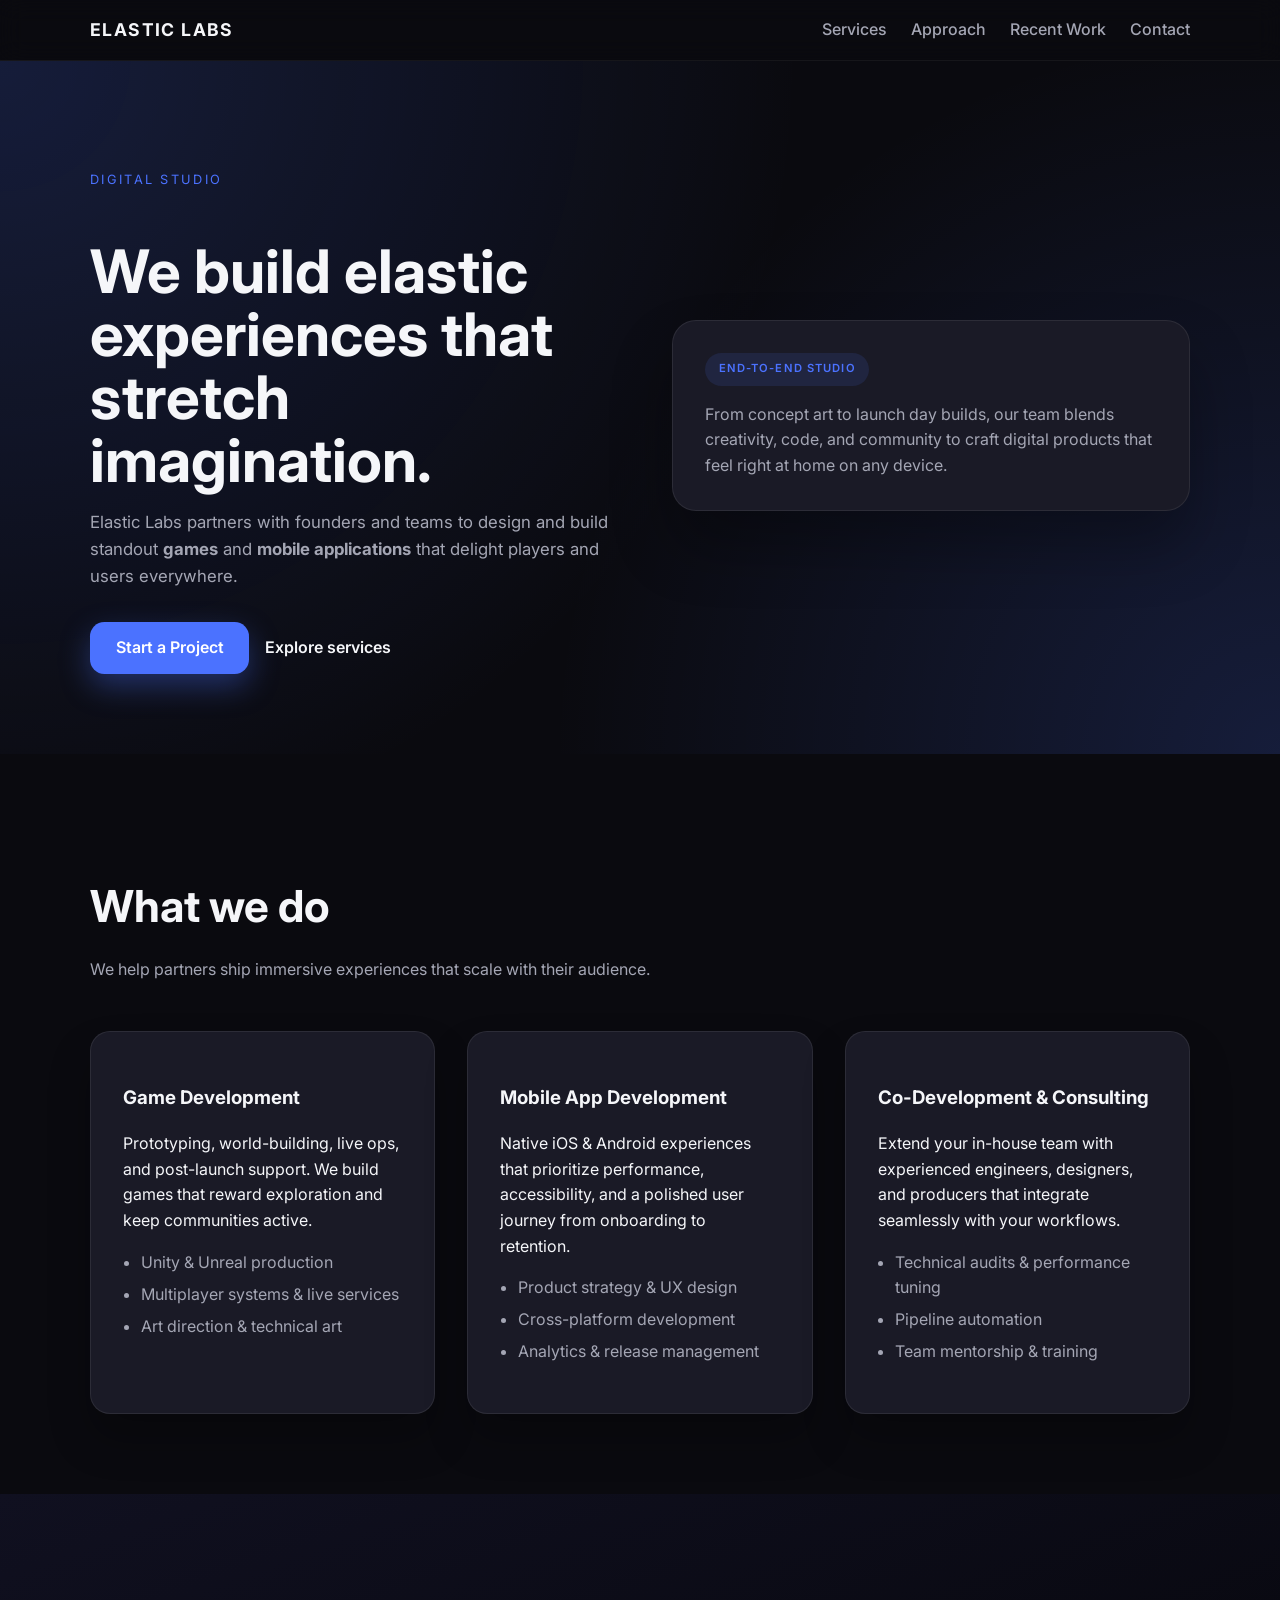
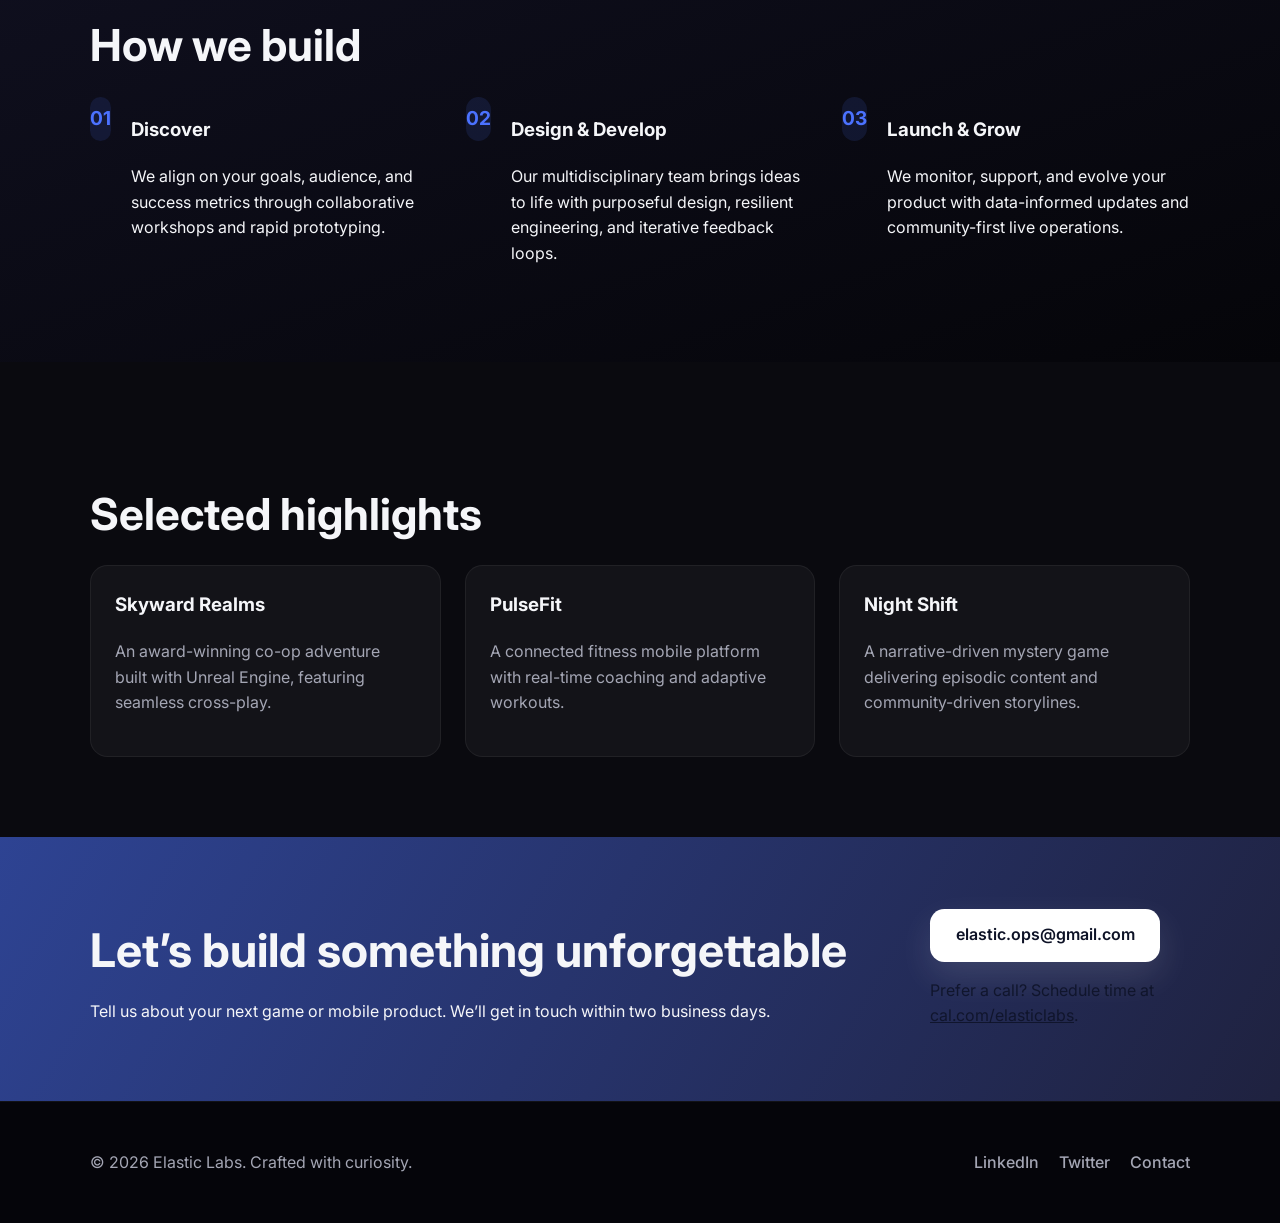
==== index.html @ fb302800 "Update contact email" ====
<!DOCTYPE html>
<html lang="en">
<head>
  <meta charset="UTF-8" />
  <meta name="viewport" content="width=device-width, initial-scale=1.0" />
  <title>Elastic Labs | Game & Mobile App Development Studio</title>
  <meta name="description" content="Elastic Labs is a creative studio crafting captivating games and mobile apps for visionary founders and forward-thinking brands." />
  <link rel="preconnect" href="https://fonts.googleapis.com" />
  <link rel="preconnect" href="https://fonts.gstatic.com" crossorigin />
  <link href="https://fonts.googleapis.com/css2?family=Inter:wght@400;500;600;700&display=swap" rel="stylesheet" />
  <link rel="stylesheet" href="styles.css" />
</head>
<body>
  <header class="site-header">
    <div class="container">
      <a class="logo" href="#top">Elastic Labs</a>
      <nav class="nav" aria-label="Main navigation">
        <button class="nav__toggle" type="button" aria-expanded="false" aria-controls="nav-menu">
          <span class="sr-only">Toggle navigation</span>
          <span class="nav__line"></span>
          <span class="nav__line"></span>
          <span class="nav__line"></span>
        </button>
        <ul class="nav__menu" id="nav-menu">
          <li><a href="#services">Services</a></li>
          <li><a href="#approach">Approach</a></li>
          <li><a href="#work">Recent Work</a></li>
          <li><a href="#contact">Contact</a></li>
        </ul>
      </nav>
    </div>
  </header>

  <main id="top">
    <section class="hero">
      <div class="container hero__content">
        <div class="hero__text">
          <p class="eyebrow">Digital Studio</p>
          <h1>We build elastic experiences that stretch imagination.</h1>
          <p class="lead">
            Elastic Labs partners with founders and teams to design and build standout
            <strong>games</strong> and <strong>mobile applications</strong> that delight players and users everywhere.
          </p>
          <div class="hero__actions">
            <a class="button" href="#contact">Start a Project</a>
            <a class="link" href="#services">Explore services</a>
          </div>
        </div>
        <div class="hero__card" role="presentation">
          <div class="hero__badge">End-to-end Studio</div>
          <p class="hero__quote">
            From concept art to launch day builds, our team blends creativity, code, and community
            to craft digital products that feel right at home on any device.
          </p>
        </div>
      </div>
    </section>

    <section class="section" id="services">
      <div class="container">
        <h2>What we do</h2>
        <p class="section__lead">
          We help partners ship immersive experiences that scale with their audience.
        </p>
        <div class="grid">
          <article class="card">
            <h3>Game Development</h3>
            <p>
              Prototyping, world-building, live ops, and post-launch support. We build games that
              reward exploration and keep communities active.
            </p>
            <ul>
              <li>Unity &amp; Unreal production</li>
              <li>Multiplayer systems &amp; live services</li>
              <li>Art direction &amp; technical art</li>
            </ul>
          </article>
          <article class="card">
            <h3>Mobile App Development</h3>
            <p>
              Native iOS &amp; Android experiences that prioritize performance, accessibility, and a
              polished user journey from onboarding to retention.
            </p>
            <ul>
              <li>Product strategy &amp; UX design</li>
              <li>Cross-platform development</li>
              <li>Analytics &amp; release management</li>
            </ul>
          </article>
          <article class="card">
            <h3>Co-Development &amp; Consulting</h3>
            <p>
              Extend your in-house team with experienced engineers, designers, and producers that
              integrate seamlessly with your workflows.
            </p>
            <ul>
              <li>Technical audits &amp; performance tuning</li>
              <li>Pipeline automation</li>
              <li>Team mentorship &amp; training</li>
            </ul>
          </article>
        </div>
      </div>
    </section>

    <section class="section section--dark" id="approach">
      <div class="container">
        <h2>How we build</h2>
        <div class="steps">
          <div class="step">
            <span class="step__number">01</span>
            <div>
              <h3>Discover</h3>
              <p>We align on your goals, audience, and success metrics through collaborative workshops and rapid prototyping.</p>
            </div>
          </div>
          <div class="step">
            <span class="step__number">02</span>
            <div>
              <h3>Design &amp; Develop</h3>
              <p>Our multidisciplinary team brings ideas to life with purposeful design, resilient engineering, and iterative feedback loops.</p>
            </div>
          </div>
          <div class="step">
            <span class="step__number">03</span>
            <div>
              <h3>Launch &amp; Grow</h3>
              <p>We monitor, support, and evolve your product with data-informed updates and community-first live operations.</p>
            </div>
          </div>
        </div>
      </div>
    </section>

    <section class="section" id="work">
      <div class="container">
        <h2>Selected highlights</h2>
        <div class="highlights">
          <article>
            <h3>Skyward Realms</h3>
            <p>An award-winning co-op adventure built with Unreal Engine, featuring seamless cross-play.</p>
          </article>
          <article>
            <h3>PulseFit</h3>
            <p>A connected fitness mobile platform with real-time coaching and adaptive workouts.</p>
          </article>
          <article>
            <h3>Night Shift</h3>
            <p>A narrative-driven mystery game delivering episodic content and community-driven storylines.</p>
          </article>
        </div>
      </div>
    </section>

    <section class="cta" id="contact">
      <div class="container cta__content">
        <div>
          <h2>Let’s build something unforgettable</h2>
          <p>Tell us about your next game or mobile product. We’ll get in touch within two business days.</p>
        </div>
        <div class="cta__actions">
          <a class="button button--light" href="mailto:elastic.ops@gmail.com">elastic.ops@gmail.com</a>
          <p class="cta__note">Prefer a call? Schedule time at <a href="https://cal.com" target="_blank" rel="noopener">cal.com/elasticlabs</a>.</p>
        </div>
      </div>
    </section>
  </main>

  <footer class="site-footer">
    <div class="container footer__content">
      <p>&copy; <span id="year"></span> Elastic Labs. Crafted with curiosity.</p>
      <div class="footer__links">
        <a href="https://www.linkedin.com" target="_blank" rel="noopener">LinkedIn</a>
        <a href="https://www.twitter.com" target="_blank" rel="noopener">Twitter</a>
        <a href="mailto:elastic.ops@gmail.com">Contact</a>
      </div>
    </div>
  </footer>

  <script src="script.js"></script>
</body>
</html>
---- styles.css ----
:root {
  --color-background: #0a0a0f;
  --color-surface: #12121a;
  --color-accent: #4b72ff;
  --color-accent-soft: rgba(75, 114, 255, 0.12);
  --color-text: #f5f6f9;
  --color-muted: #a4a6b4;
  --color-card: #1a1a26;
  --color-card-border: rgba(255, 255, 255, 0.08);
  --font-family: 'Inter', system-ui, -apple-system, BlinkMacSystemFont, 'Segoe UI', sans-serif;
  --max-width: 1100px;
  --transition: all 0.2s ease-in-out;
}

* {
  box-sizing: border-box;
}

body {
  margin: 0;
  font-family: var(--font-family);
  background: var(--color-background);
  color: var(--color-text);
  line-height: 1.6;
  -webkit-font-smoothing: antialiased;
  text-rendering: optimizeLegibility;
}

a {
  color: inherit;
}

img {
  max-width: 100%;
  display: block;
}

.container {
  width: min(92%, var(--max-width));
  margin: 0 auto;
}

.site-header {
  position: sticky;
  top: 0;
  z-index: 999;
  background: rgba(10, 10, 15, 0.8);
  backdrop-filter: blur(12px);
  border-bottom: 1px solid rgba(255, 255, 255, 0.05);
}

.site-header .container {
  display: flex;
  justify-content: space-between;
  align-items: center;
  padding: 1rem 0;
}

.logo {
  font-weight: 700;
  font-size: 1.1rem;
  letter-spacing: 0.08em;
  text-transform: uppercase;
  text-decoration: none;
}

.nav {
  position: relative;
}

.nav__toggle {
  display: none;
  flex-direction: column;
  justify-content: center;
  gap: 0.3rem;
  width: 2.75rem;
  height: 2.75rem;
  border-radius: 0.75rem;
  border: 1px solid rgba(255, 255, 255, 0.1);
  background: rgba(26, 26, 38, 0.9);
  cursor: pointer;
  transition: var(--transition);
}

.nav__toggle:hover {
  background: rgba(26, 26, 38, 1);
}

.nav__line {
  width: 1.5rem;
  height: 2px;
  background: var(--color-text);
  margin: 0 auto;
  display: block;
}

.nav__menu {
  display: flex;
  gap: 1.5rem;
  list-style: none;
  margin: 0;
  padding: 0;
}

.nav__menu a {
  text-decoration: none;
  color: var(--color-muted);
  font-weight: 500;
  transition: var(--transition);
}

.nav__menu a:hover,
.nav__menu a:focus {
  color: var(--color-text);
}

.hero {
  padding: 6rem 0 5rem;
  background: radial-gradient(circle at top left, rgba(75, 114, 255, 0.18), transparent 55%),
    radial-gradient(circle at bottom right, rgba(75, 114, 255, 0.18), transparent 50%);
}

.hero__content {
  display: grid;
  grid-template-columns: repeat(2, minmax(0, 1fr));
  gap: 4rem;
  align-items: center;
}

.hero__text h1 {
  font-size: clamp(2.5rem, 5vw, 3.75rem);
  line-height: 1.05;
  margin-bottom: 1rem;
}

.eyebrow {
  letter-spacing: 0.18em;
  text-transform: uppercase;
  font-size: 0.8rem;
  color: var(--color-accent);
}

.lead {
  color: var(--color-muted);
  font-size: 1.05rem;
}

.hero__actions {
  display: flex;
  gap: 1rem;
  margin-top: 2rem;
  align-items: center;
}

.button {
  display: inline-flex;
  align-items: center;
  justify-content: center;
  padding: 0.85rem 1.6rem;
  border-radius: 0.9rem;
  background: var(--color-accent);
  color: #fff;
  text-decoration: none;
  font-weight: 600;
  transition: var(--transition);
  box-shadow: 0 12px 30px rgba(75, 114, 255, 0.35);
}

.button:hover,
.button:focus {
  transform: translateY(-1px);
  box-shadow: 0 16px 32px rgba(75, 114, 255, 0.45);
}

.button--light {
  background: #fff;
  color: #0d1226;
  box-shadow: 0 14px 35px rgba(255, 255, 255, 0.12);
}

.link {
  color: var(--color-text);
  text-decoration: none;
  font-weight: 600;
  position: relative;
}

.link::after {
  content: '';
  position: absolute;
  bottom: -0.25rem;
  left: 0;
  width: 100%;
  height: 2px;
  background: var(--color-accent);
  transform: scaleX(0);
  transform-origin: left;
  transition: transform 0.2s ease;
}

.link:hover::after,
.link:focus::after {
  transform: scaleX(1);
}

.hero__card {
  background: var(--color-card);
  border: 1px solid var(--color-card-border);
  padding: 2rem;
  border-radius: 1.5rem;
  box-shadow: 0 35px 60px rgba(0, 0, 0, 0.3);
}

.hero__badge {
  display: inline-block;
  background: var(--color-accent-soft);
  color: var(--color-accent);
  font-weight: 600;
  padding: 0.45rem 0.85rem;
  border-radius: 999px;
  margin-bottom: 1rem;
  text-transform: uppercase;
  font-size: 0.7rem;
  letter-spacing: 0.1em;
}

.hero__quote {
  color: var(--color-muted);
  margin: 0;
  font-size: 1rem;
}

.section {
  padding: 5rem 0;
}

.section--dark {
  background: linear-gradient(160deg, #101020 0%, #050509 100%);
}

.section h2 {
  font-size: clamp(2rem, 4vw, 2.75rem);
  margin-bottom: 1rem;
}

.section__lead {
  color: var(--color-muted);
  margin-bottom: 3rem;
  max-width: 640px;
}

.grid {
  display: grid;
  gap: 2rem;
  grid-template-columns: repeat(auto-fit, minmax(240px, 1fr));
}

.card {
  background: var(--color-card);
  padding: 2rem;
  border-radius: 1.25rem;
  border: 1px solid var(--color-card-border);
  box-shadow: 0 25px 40px rgba(0, 0, 0, 0.25);
}

.card ul {
  color: var(--color-muted);
  padding-left: 1.1rem;
}

.card li + li {
  margin-top: 0.4rem;
}

.steps {
  display: grid;
  gap: 1.75rem;
  grid-template-columns: repeat(auto-fit, minmax(220px, 1fr));
}

.step {
  display: flex;
  gap: 1.25rem;
  align-items: flex-start;
}

.step__number {
  font-size: 1.2rem;
  font-weight: 700;
  color: var(--color-accent);
  background: rgba(75, 114, 255, 0.12);
  border-radius: 999px;
  width: 2.75rem;
  height: 2.75rem;
  display: grid;
  place-items: center;
}

.highlights {
  display: grid;
  gap: 1.5rem;
  grid-template-columns: repeat(auto-fit, minmax(220px, 1fr));
}

.highlights article {
  padding: 1.5rem;
  border-radius: 1.1rem;
  background: rgba(255, 255, 255, 0.04);
  border: 1px solid rgba(255, 255, 255, 0.06);
}

.highlights h3 {
  margin-top: 0;
}

.highlights p {
  color: var(--color-muted);
}

.cta {
  padding: 4.5rem 0;
  background: linear-gradient(120deg, rgba(75, 114, 255, 0.55), rgba(32, 35, 66, 0.95));
}

.cta__content {
  display: flex;
  justify-content: space-between;
  gap: 2rem;
  align-items: center;
  flex-wrap: wrap;
}

.cta__content h2 {
  margin-top: 0;
  margin-bottom: 0.75rem;
  font-size: clamp(2.1rem, 4vw, 2.9rem);
}

.cta__content p {
  margin: 0;
}

.cta__actions {
  display: flex;
  flex-direction: column;
  gap: 1rem;
  align-items: flex-start;
}

.cta__note {
  max-width: 260px;
  color: rgba(13, 18, 38, 0.85);
}

.site-footer {
  padding: 2rem 0;
  background: #05050a;
  border-top: 1px solid rgba(255, 255, 255, 0.05);
}

.footer__content {
  display: flex;
  justify-content: space-between;
  flex-wrap: wrap;
  gap: 1.5rem;
  align-items: center;
  color: var(--color-muted);
}

.footer__links {
  display: flex;
  gap: 1.25rem;
}

.footer__links a {
  text-decoration: none;
  color: var(--color-muted);
  font-weight: 500;
  transition: var(--transition);
}

.footer__links a:hover,
.footer__links a:focus {
  color: var(--color-text);
}

.sr-only {
  border: 0;
  clip: rect(0, 0, 0, 0);
  height: 1px;
  margin: -1px;
  overflow: hidden;
  padding: 0;
  position: absolute;
  width: 1px;
}

@media (max-width: 900px) {
  .hero__content {
    grid-template-columns: 1fr;
  }

  .hero__card {
    order: -1;
  }
}

@media (max-width: 768px) {
  .nav__toggle {
    display: flex;
  }

  .nav__menu {
    position: absolute;
    top: calc(100% + 0.75rem);
    right: 0;
    background: var(--color-card);
    border-radius: 1rem;
    padding: 1.25rem;
    border: 1px solid var(--color-card-border);
    box-shadow: 0 18px 45px rgba(0, 0, 0, 0.35);
    flex-direction: column;
    gap: 1rem;
    min-width: 220px;
    opacity: 0;
    pointer-events: none;
    transform: translateY(-10px);
    transition: var(--transition);
  }

  .nav__menu[aria-hidden='false'] {
    opacity: 1;
    pointer-events: auto;
    transform: translateY(0);
  }

  .hero {
    padding-top: 5rem;
  }

  .hero__actions {
    flex-direction: column;
    align-items: flex-start;
  }
}

@media (max-width: 600px) {
  .section,
  .hero {
    padding: 4rem 0;
  }

  .hero__card,
  .card,
  .highlights article {
    padding: 1.6rem;
  }

  .cta__content {
    align-items: flex-start;
  }

  .footer__content {
    flex-direction: column;
    align-items: flex-start;
  }
}
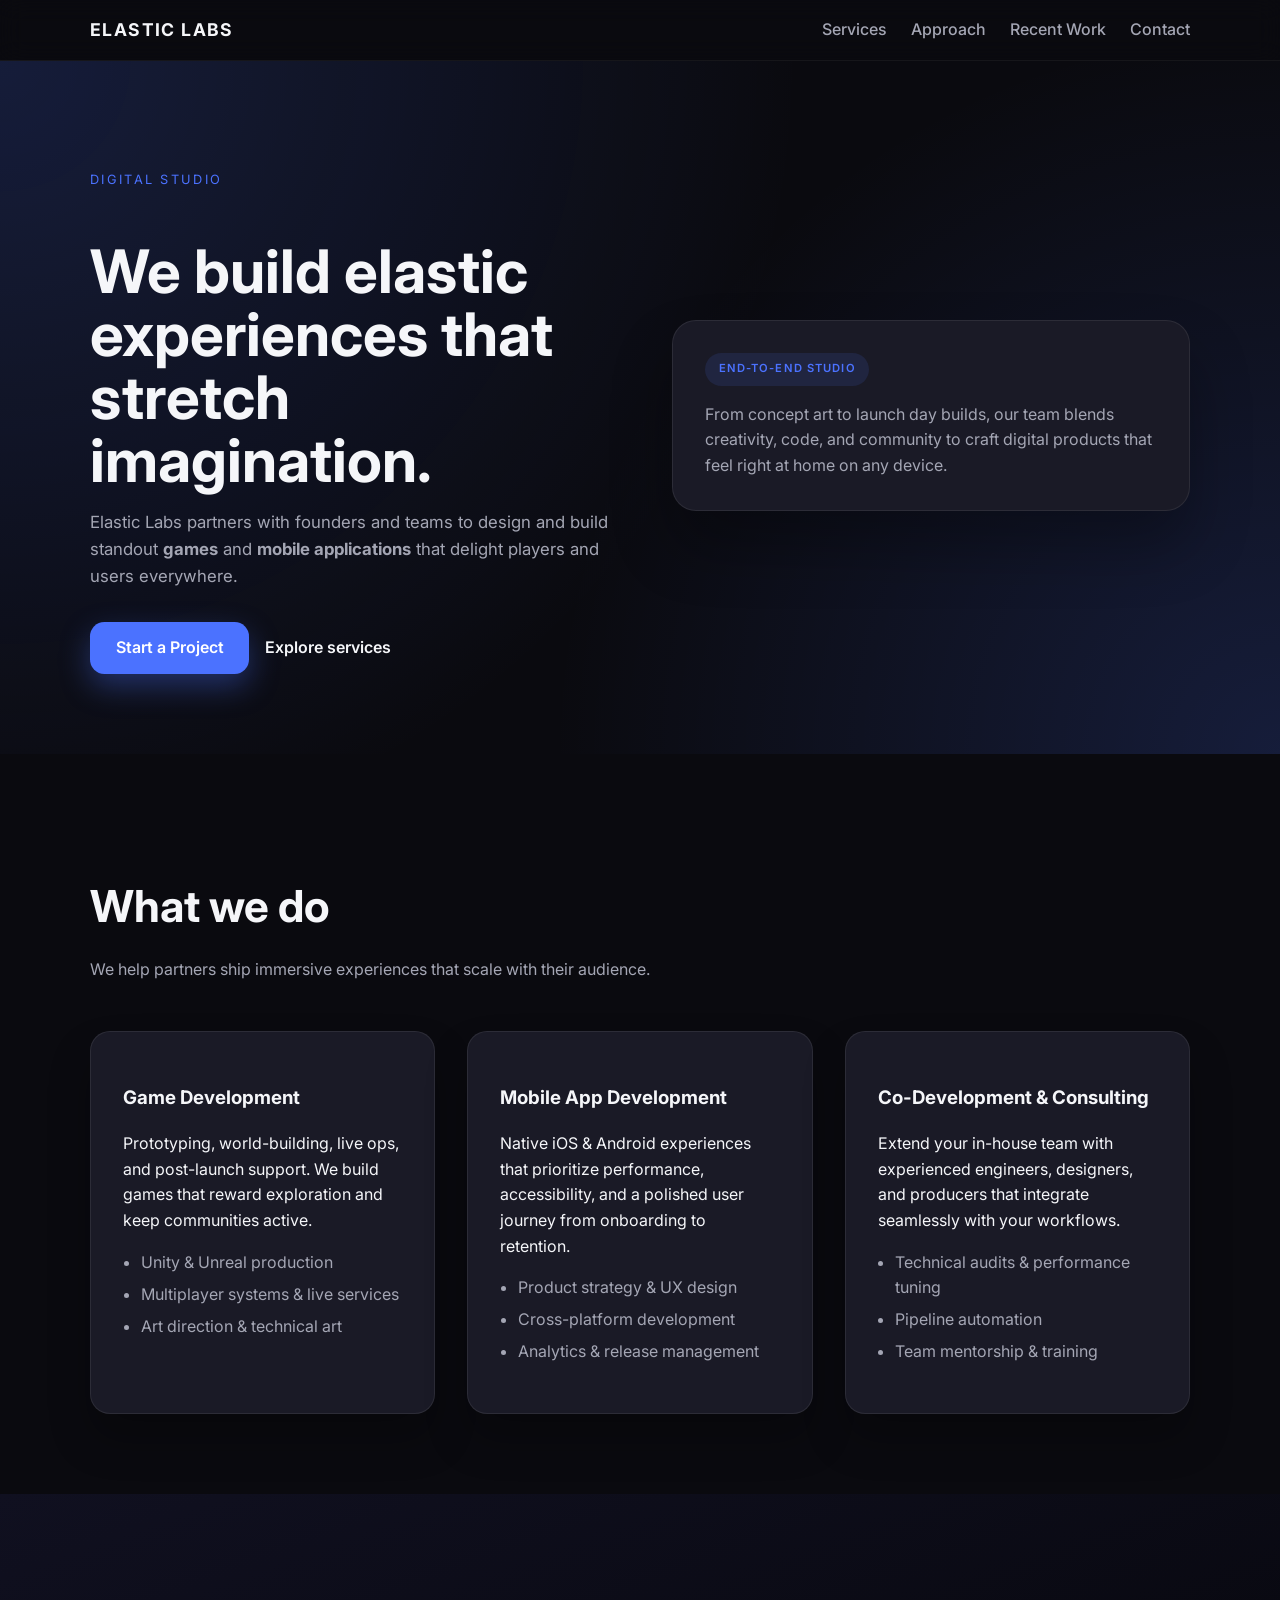
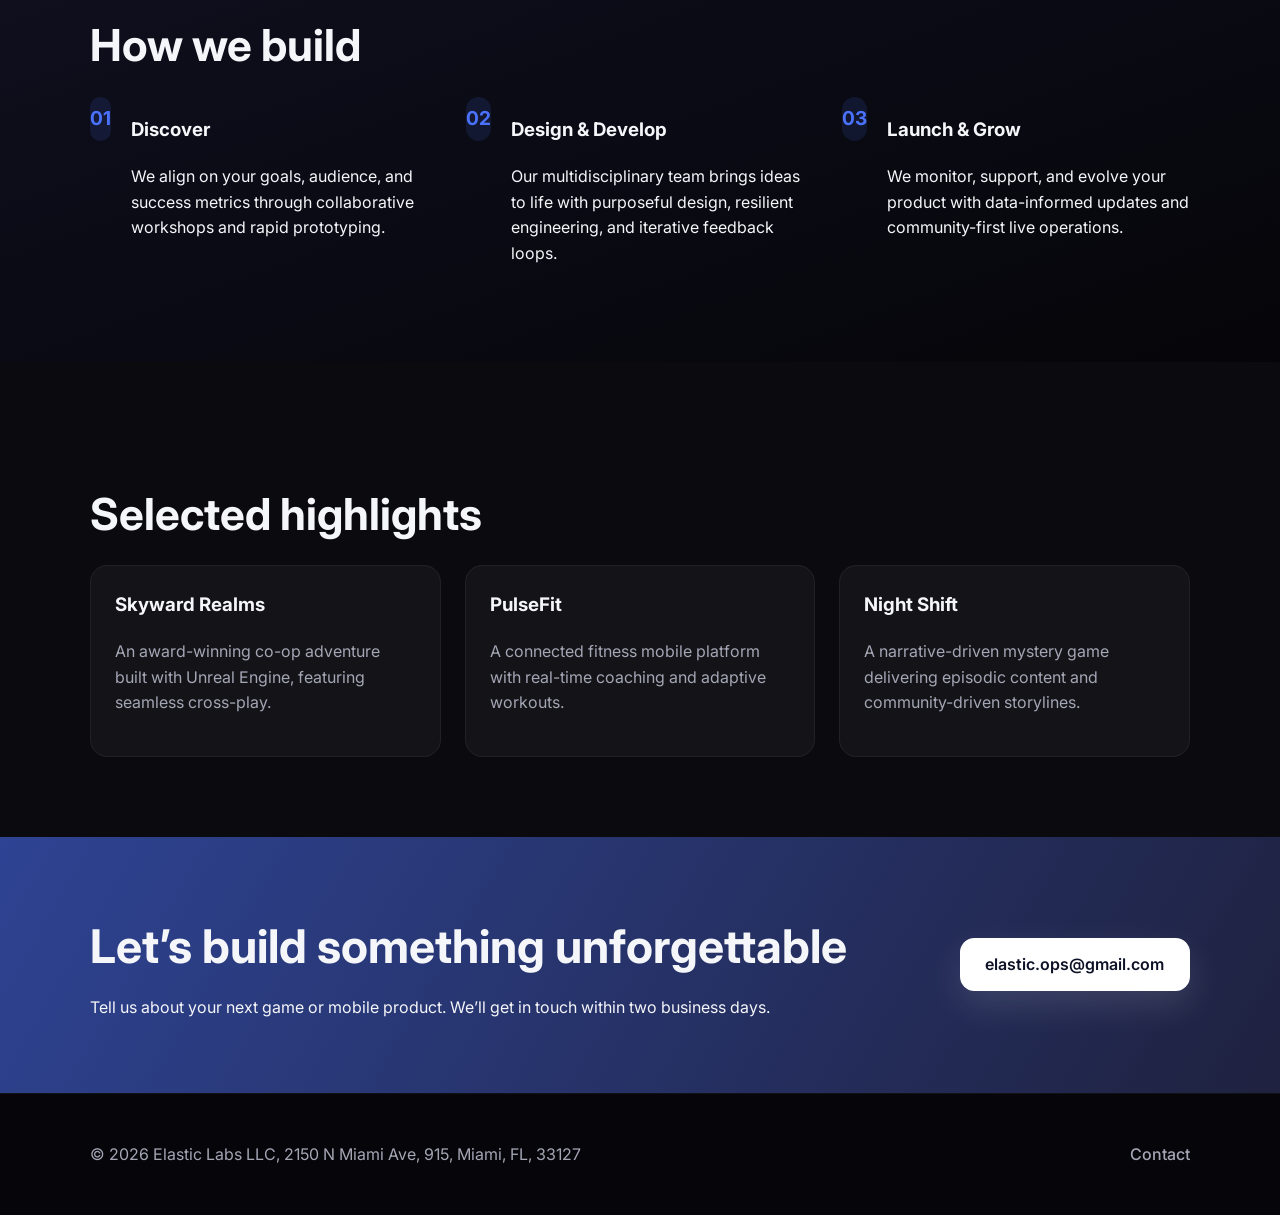
==== commit 12c7bb7d: "Remove unused meeting link and external socials" ====
--- a/index.html
+++ b/index.html
@@ -160,7 +160,6 @@
         </div>
         <div class="cta__actions">
           <a class="button button--light" href="mailto:elastic.ops@gmail.com">elastic.ops@gmail.com</a>
-          <p class="cta__note">Prefer a call? Schedule time at <a href="https://cal.com" target="_blank" rel="noopener">cal.com/elasticlabs</a>.</p>
         </div>
       </div>
     </section>
@@ -168,10 +167,8 @@
 
   <footer class="site-footer">
     <div class="container footer__content">
-      <p>&copy; <span id="year"></span> Elastic Labs. Crafted with curiosity.</p>
+      <p>&copy; <span id="year"></span> Elastic  Labs LLC, 2150 N Miami Ave, 915, Miami, FL, 33127</p>
       <div class="footer__links">
-        <a href="https://www.linkedin.com" target="_blank" rel="noopener">LinkedIn</a>
-        <a href="https://www.twitter.com" target="_blank" rel="noopener">Twitter</a>
         <a href="mailto:elastic.ops@gmail.com">Contact</a>
       </div>
     </div>
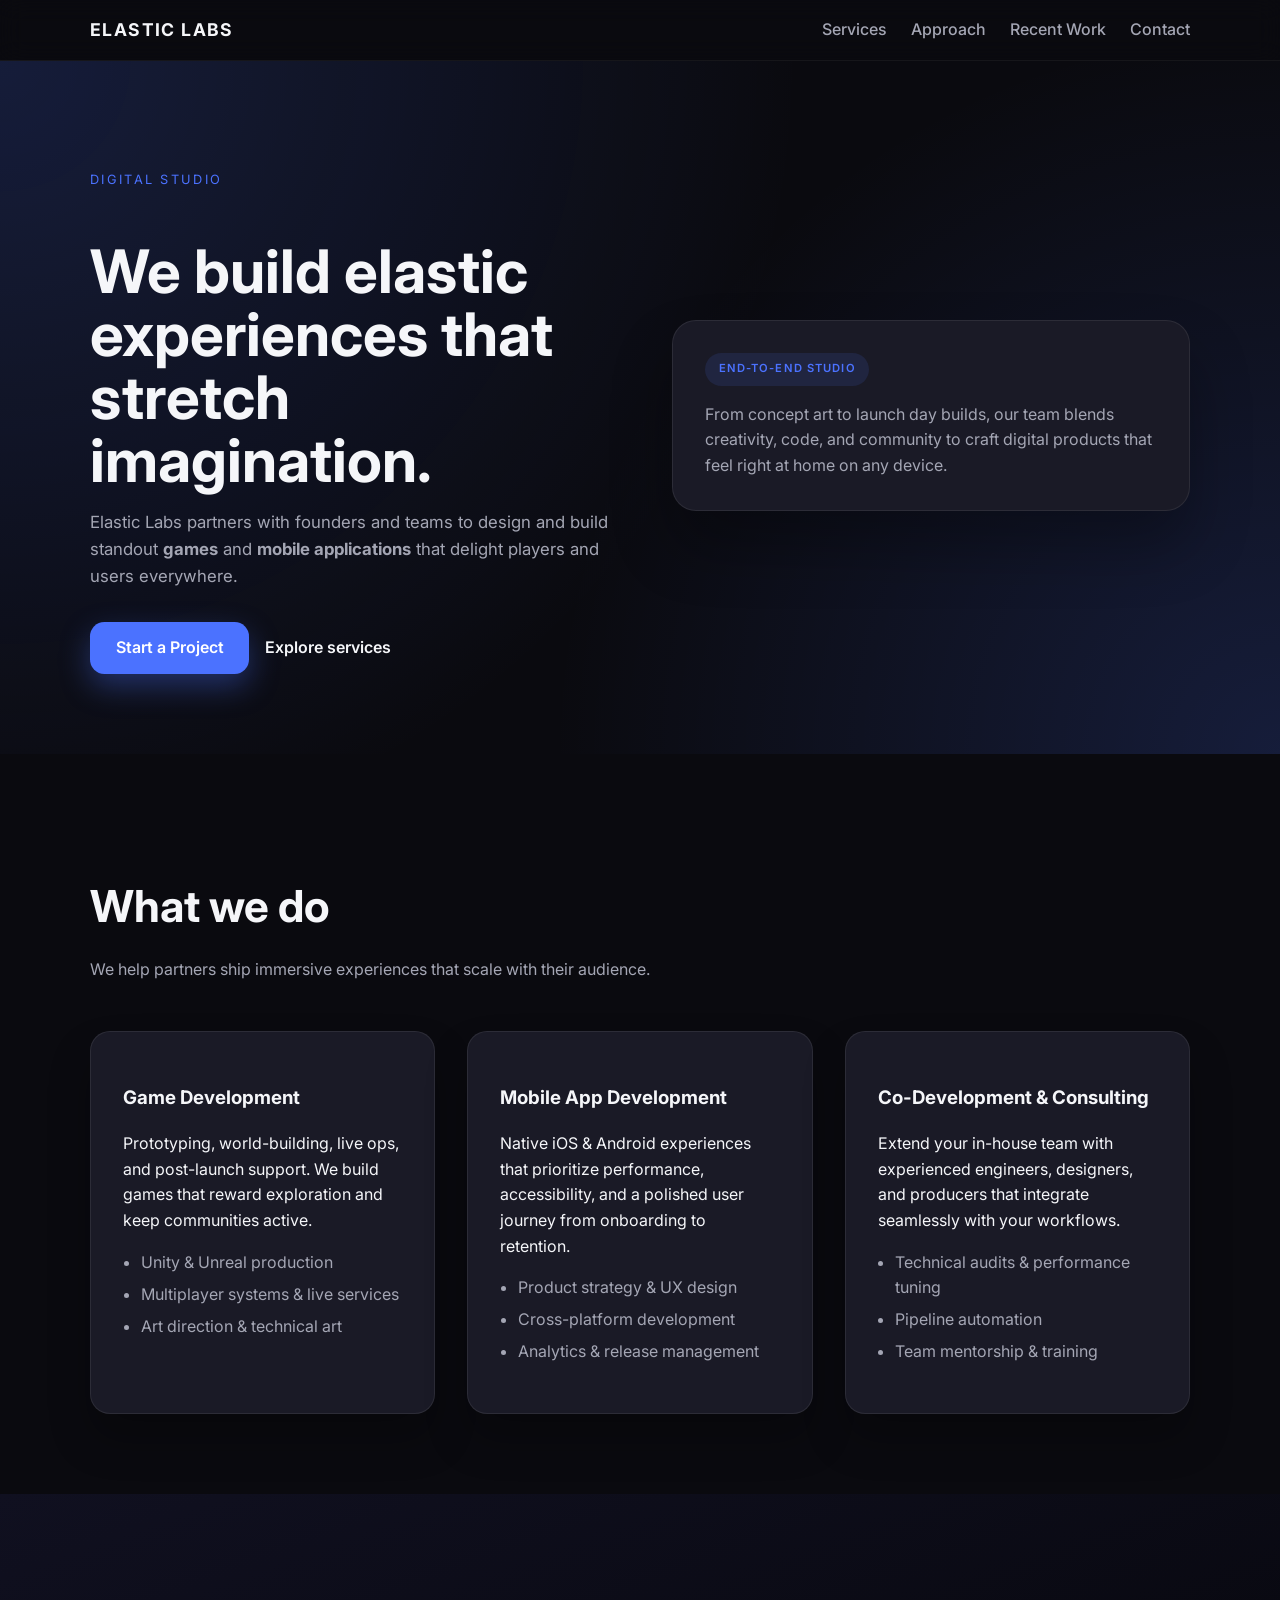
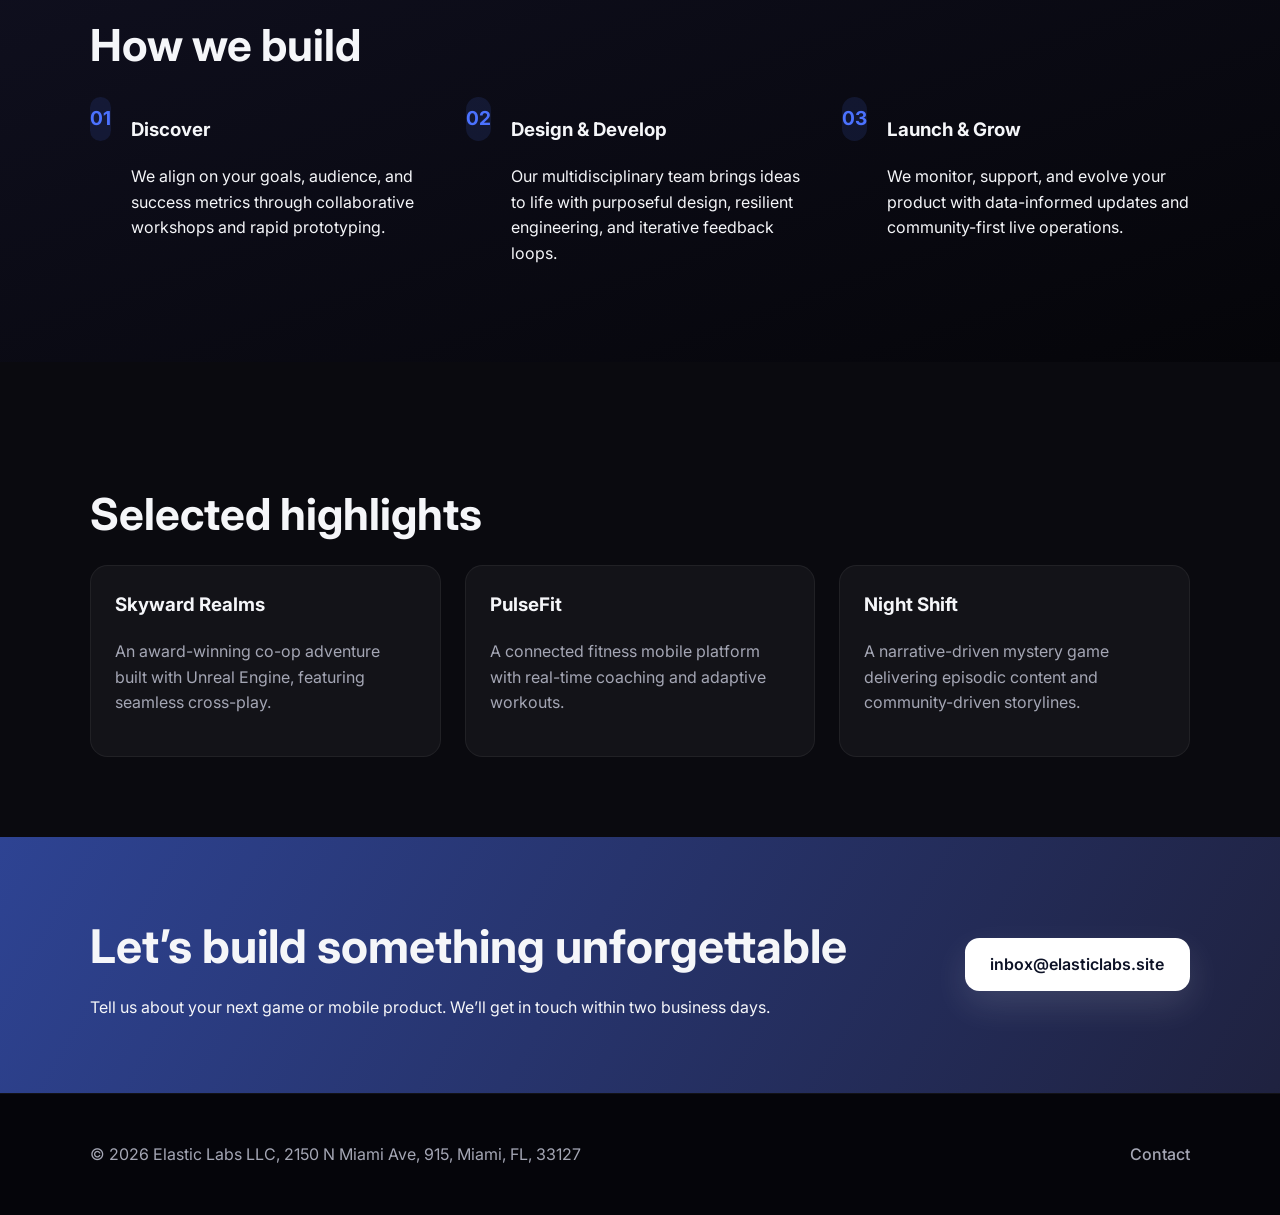
==== commit 23a48fab: "Update contact email address" ====
--- a/index.html
+++ b/index.html
@@ -159,7 +159,7 @@
           <p>Tell us about your next game or mobile product. We’ll get in touch within two business days.</p>
         </div>
         <div class="cta__actions">
-          <a class="button button--light" href="mailto:elastic.ops@gmail.com">elastic.ops@gmail.com</a>
+          <a class="button button--light" href="mailto:inbox@elasticlabs.site">inbox@elasticlabs.site</a>
         </div>
       </div>
     </section>
@@ -169,7 +169,7 @@
     <div class="container footer__content">
       <p>&copy; <span id="year"></span> Elastic  Labs LLC, 2150 N Miami Ave, 915, Miami, FL, 33127</p>
       <div class="footer__links">
-        <a href="mailto:elastic.ops@gmail.com">Contact</a>
+        <a href="mailto:inbox@elasticlabs.site">Contact</a>
       </div>
     </div>
   </footer>
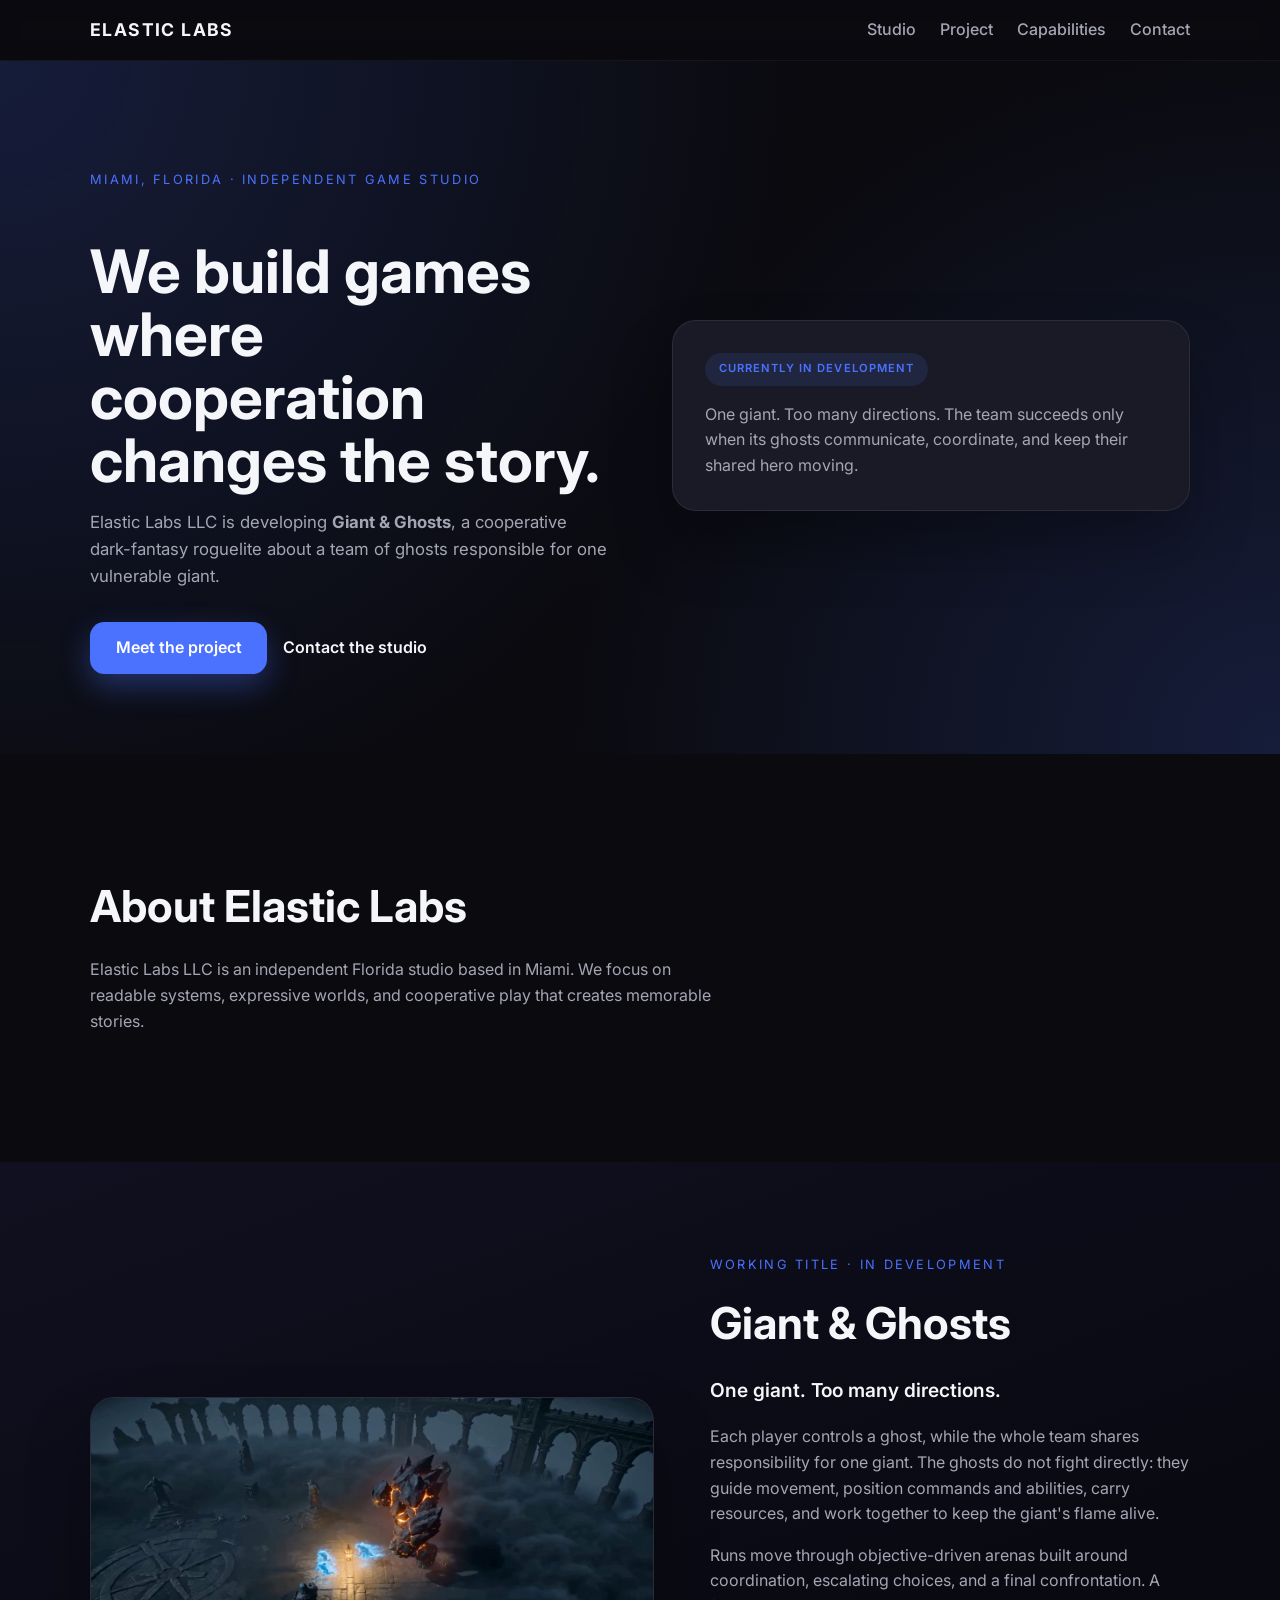
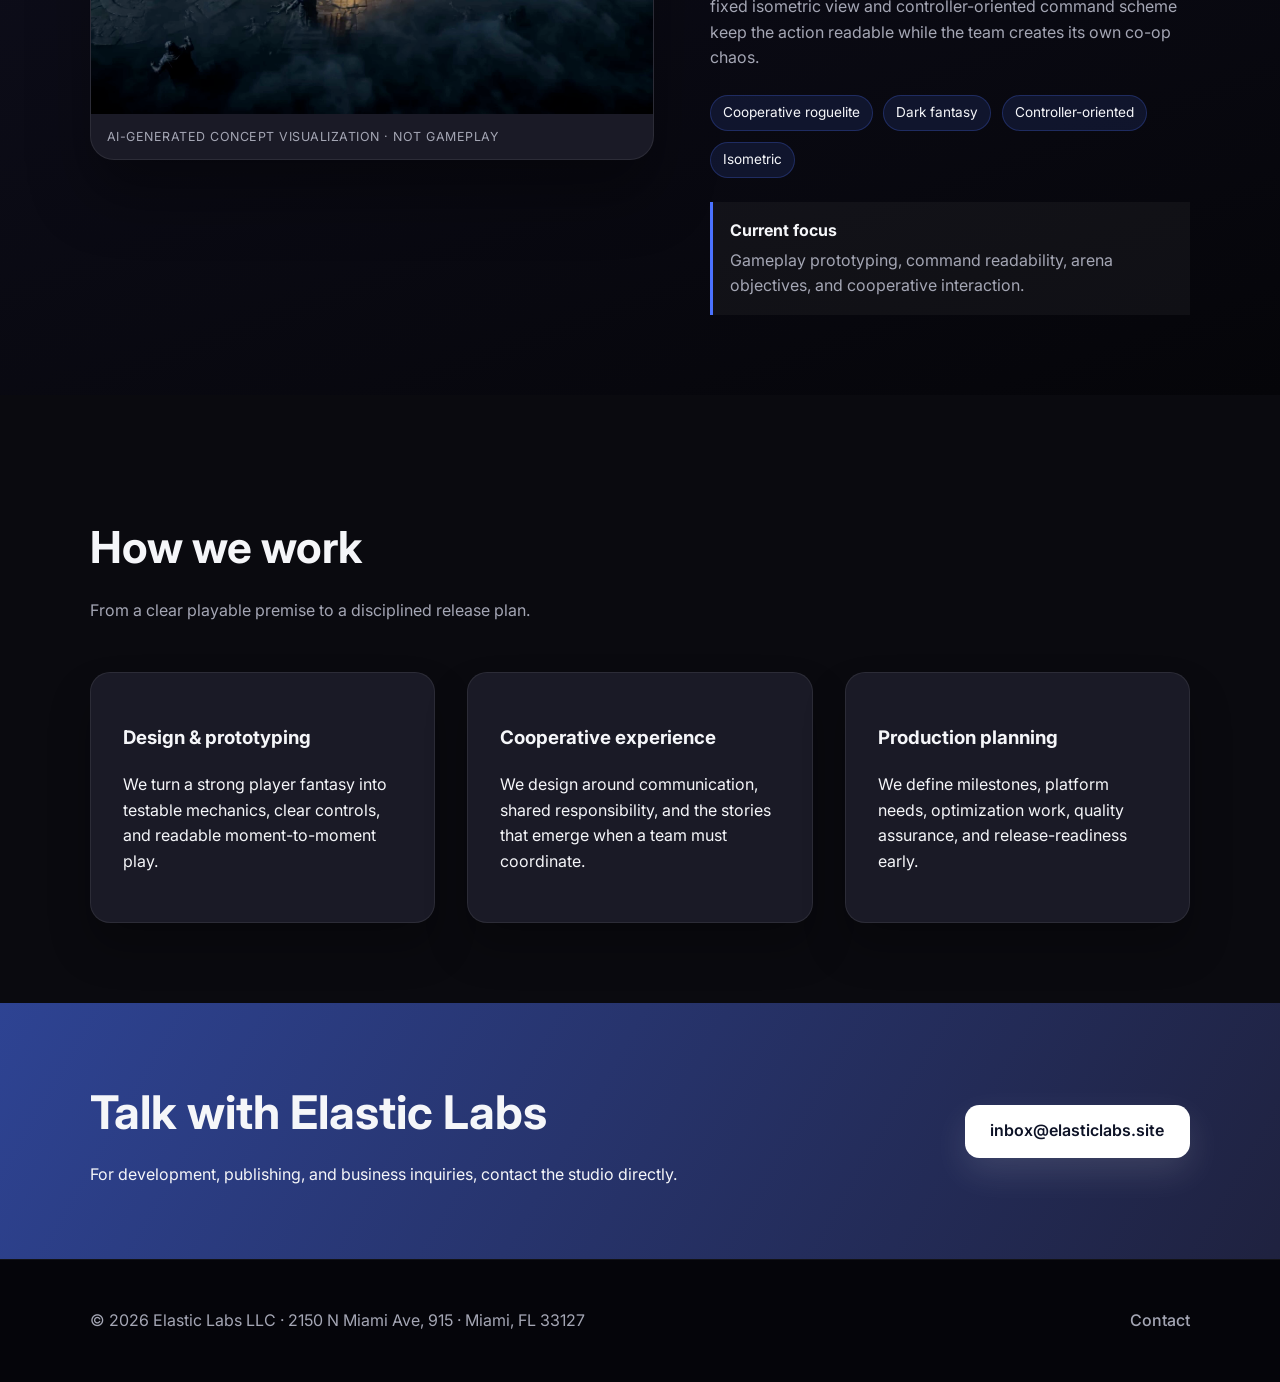
==== commit afdacc96: "Prepare Nintendo-facing studio site" ====
--- a/index.html
+++ b/index.html
@@ -3,11 +3,11 @@
 <head>
   <meta charset="UTF-8" />
   <meta name="viewport" content="width=device-width, initial-scale=1.0" />
-  <title>Elastic Labs | Game & Mobile App Development Studio</title>
-  <meta name="description" content="Elastic Labs is a creative studio crafting captivating games and mobile apps for visionary founders and forward-thinking brands." />
+  <title>Elastic Labs | Independent Game Studio</title>
+  <meta name="description" content="Elastic Labs is a Florida-based independent game studio developing Giant &amp; Ghosts, a cooperative dark-fantasy roguelite." />
   <link rel="preconnect" href="https://fonts.googleapis.com" />
   <link rel="preconnect" href="https://fonts.gstatic.com" crossorigin />
-  <link href="https://fonts.googleapis.com/css2?family=Inter:wght@400;500;600;700&display=swap" rel="stylesheet" />
+  <link href="https://fonts.googleapis.com/css2?family=Inter:wght@400;500;600;700&amp;display=swap" rel="stylesheet" />
   <link rel="stylesheet" href="styles.css" />
 </head>
 <body>
@@ -22,9 +22,9 @@
           <span class="nav__line"></span>
         </button>
         <ul class="nav__menu" id="nav-menu">
-          <li><a href="#services">Services</a></li>
-          <li><a href="#approach">Approach</a></li>
-          <li><a href="#work">Recent Work</a></li>
+          <li><a href="#studio">Studio</a></li>
+          <li><a href="#project">Project</a></li>
+          <li><a href="#capabilities">Capabilities</a></li>
           <li><a href="#contact">Contact</a></li>
         </ul>
       </nav>
@@ -35,118 +35,87 @@
     <section class="hero">
       <div class="container hero__content">
         <div class="hero__text">
-          <p class="eyebrow">Digital Studio</p>
-          <h1>We build elastic experiences that stretch imagination.</h1>
+          <p class="eyebrow">Miami, Florida · Independent game studio</p>
+          <h1>We build games where cooperation changes the story.</h1>
           <p class="lead">
-            Elastic Labs partners with founders and teams to design and build standout
-            <strong>games</strong> and <strong>mobile applications</strong> that delight players and users everywhere.
+            Elastic Labs LLC is developing <strong>Giant &amp; Ghosts</strong>, a cooperative
+            dark-fantasy roguelite about a team of ghosts responsible for one vulnerable giant.
           </p>
           <div class="hero__actions">
-            <a class="button" href="#contact">Start a Project</a>
-            <a class="link" href="#services">Explore services</a>
+            <a class="button" href="#project">Meet the project</a>
+            <a class="link" href="#contact">Contact the studio</a>
           </div>
         </div>
         <div class="hero__card" role="presentation">
-          <div class="hero__badge">End-to-end Studio</div>
+          <div class="hero__badge">Currently in development</div>
           <p class="hero__quote">
-            From concept art to launch day builds, our team blends creativity, code, and community
-            to craft digital products that feel right at home on any device.
+            One giant. Too many directions. The team succeeds only when its ghosts communicate,
+            coordinate, and keep their shared hero moving.
           </p>
         </div>
       </div>
     </section>
 
-    <section class="section" id="services">
+    <section class="section" id="studio">
       <div class="container">
-        <h2>What we do</h2>
+        <h2>About Elastic Labs</h2>
         <p class="section__lead">
-          We help partners ship immersive experiences that scale with their audience.
+          Elastic Labs LLC is an independent Florida studio based in Miami. We focus on
+          readable systems, expressive worlds, and cooperative play that creates memorable stories.
         </p>
-        <div class="grid">
-          <article class="card">
-            <h3>Game Development</h3>
-            <p>
-              Prototyping, world-building, live ops, and post-launch support. We build games that
-              reward exploration and keep communities active.
-            </p>
-            <ul>
-              <li>Unity &amp; Unreal production</li>
-              <li>Multiplayer systems &amp; live services</li>
-              <li>Art direction &amp; technical art</li>
-            </ul>
-          </article>
-          <article class="card">
-            <h3>Mobile App Development</h3>
-            <p>
-              Native iOS &amp; Android experiences that prioritize performance, accessibility, and a
-              polished user journey from onboarding to retention.
-            </p>
-            <ul>
-              <li>Product strategy &amp; UX design</li>
-              <li>Cross-platform development</li>
-              <li>Analytics &amp; release management</li>
-            </ul>
-          </article>
-          <article class="card">
-            <h3>Co-Development &amp; Consulting</h3>
-            <p>
-              Extend your in-house team with experienced engineers, designers, and producers that
-              integrate seamlessly with your workflows.
-            </p>
-            <ul>
-              <li>Technical audits &amp; performance tuning</li>
-              <li>Pipeline automation</li>
-              <li>Team mentorship &amp; training</li>
-            </ul>
-          </article>
-        </div>
       </div>
     </section>
 
-    <section class="section section--dark" id="approach">
-      <div class="container">
-        <h2>How we build</h2>
-        <div class="steps">
-          <div class="step">
-            <span class="step__number">01</span>
-            <div>
-              <h3>Discover</h3>
-              <p>We align on your goals, audience, and success metrics through collaborative workshops and rapid prototyping.</p>
-            </div>
-          </div>
-          <div class="step">
-            <span class="step__number">02</span>
-            <div>
-              <h3>Design &amp; Develop</h3>
-              <p>Our multidisciplinary team brings ideas to life with purposeful design, resilient engineering, and iterative feedback loops.</p>
-            </div>
-          </div>
-          <div class="step">
-            <span class="step__number">03</span>
-            <div>
-              <h3>Launch &amp; Grow</h3>
-              <p>We monitor, support, and evolve your product with data-informed updates and community-first live operations.</p>
-            </div>
+    <section class="section section--dark" id="project">
+      <div class="container project">
+        <figure class="project__media">
+          <img src="assets/giant-and-ghosts-concept.jpg" alt="Concept visualization of a stone giant and blue ghosts gathering around a lantern in a ruined arena" />
+          <figcaption>AI-generated concept visualization · Not gameplay</figcaption>
+        </figure>
+        <div class="project__copy">
+          <p class="eyebrow">Working title · In development</p>
+          <h2>Giant &amp; Ghosts</h2>
+          <p class="project__tagline">One giant. Too many directions.</p>
+          <p>
+            Each player controls a ghost, while the whole team shares responsibility for one giant.
+            The ghosts do not fight directly: they guide movement, position commands and abilities,
+            carry resources, and work together to keep the giant's flame alive.
+          </p>
+          <p>
+            Runs move through objective-driven arenas built around coordination, escalating choices,
+            and a final confrontation. A fixed isometric view and controller-oriented command scheme
+            keep the action readable while the team creates its own co-op chaos.
+          </p>
+          <ul class="project__tags" aria-label="Project attributes">
+            <li>Cooperative roguelite</li>
+            <li>Dark fantasy</li>
+            <li>Controller-oriented</li>
+            <li>Isometric</li>
+          </ul>
+          <div class="project__status">
+            <strong>Current focus</strong>
+            <span>Gameplay prototyping, command readability, arena objectives, and cooperative interaction.</span>
           </div>
         </div>
       </div>
     </section>
 
-    <section class="section" id="work">
+    <section class="section" id="capabilities">
       <div class="container">
-        <h2>Selected highlights</h2>
-        <div class="highlights">
-          <article>
-            <h3>Skyward Realms</h3>
-            <p>An award-winning co-op adventure built with Unreal Engine, featuring seamless cross-play.</p>
+        <h2>How we work</h2>
+        <p class="section__lead">From a clear playable premise to a disciplined release plan.</p>
+        <div class="grid">
+          <article class="card">
+            <h3>Design &amp; prototyping</h3>
+            <p>We turn a strong player fantasy into testable mechanics, clear controls, and readable moment-to-moment play.</p>
           </article>
-          <article>
-            <h3>PulseFit</h3>
-            <p>A connected fitness mobile platform with real-time coaching and adaptive workouts.</p>
+          <article class="card">
+            <h3>Cooperative experience</h3>
+            <p>We design around communication, shared responsibility, and the stories that emerge when a team must coordinate.</p>
           </article>
-          <article>
-            <h3>Night Shift</h3>
-            <p>A narrative-driven mystery game delivering episodic content and community-driven storylines.</p>
+          <article class="card">
+            <h3>Production planning</h3>
+            <p>We define milestones, platform needs, optimization work, quality assurance, and release-readiness early.</p>
           </article>
         </div>
       </div>
@@ -155,8 +124,8 @@
     <section class="cta" id="contact">
       <div class="container cta__content">
         <div>
-          <h2>Let’s build something unforgettable</h2>
-          <p>Tell us about your next game or mobile product. We’ll get in touch within two business days.</p>
+          <h2>Talk with Elastic Labs</h2>
+          <p>For development, publishing, and business inquiries, contact the studio directly.</p>
         </div>
         <div class="cta__actions">
           <a class="button button--light" href="mailto:inbox@elasticlabs.site">inbox@elasticlabs.site</a>
@@ -167,7 +136,7 @@
 
   <footer class="site-footer">
     <div class="container footer__content">
-      <p>&copy; <span id="year"></span> Elastic  Labs LLC, 2150 N Miami Ave, 915, Miami, FL, 33127</p>
+      <p>&copy; <span id="year"></span> Elastic Labs LLC · 2150 N Miami Ave, 915 · Miami, FL 33127</p>
       <div class="footer__links">
         <a href="mailto:inbox@elasticlabs.site">Contact</a>
       </div>
--- a/styles.css
+++ b/styles.css
@@ -238,6 +238,81 @@
   background: linear-gradient(160deg, #101020 0%, #050509 100%);
 }
 
+.project {
+  display: grid;
+  grid-template-columns: minmax(0, 1.08fr) minmax(0, 0.92fr);
+  gap: 3.5rem;
+  align-items: center;
+}
+
+.project__media {
+  margin: 0;
+  overflow: hidden;
+  border-radius: 1.5rem;
+  border: 1px solid var(--color-card-border);
+  background: var(--color-card);
+  box-shadow: 0 35px 60px rgba(0, 0, 0, 0.35);
+}
+
+.project__media img {
+  width: 100%;
+  aspect-ratio: 16 / 9;
+  object-fit: cover;
+}
+
+.project__media figcaption {
+  padding: 0.8rem 1rem;
+  color: var(--color-muted);
+  font-size: 0.78rem;
+  letter-spacing: 0.04em;
+  text-transform: uppercase;
+}
+
+.project__copy h2 {
+  margin-top: 0.25rem;
+  margin-bottom: 0.4rem;
+}
+
+.project__copy > p:not(.eyebrow):not(.project__tagline) {
+  color: var(--color-muted);
+}
+
+.project__tagline {
+  margin-top: 0;
+  font-size: 1.2rem;
+  font-weight: 600;
+}
+
+.project__tags {
+  display: flex;
+  flex-wrap: wrap;
+  gap: 0.65rem;
+  list-style: none;
+  padding: 0;
+  margin: 1.5rem 0;
+}
+
+.project__tags li {
+  padding: 0.4rem 0.75rem;
+  border-radius: 999px;
+  color: var(--color-text);
+  background: var(--color-accent-soft);
+  border: 1px solid rgba(75, 114, 255, 0.25);
+  font-size: 0.85rem;
+}
+
+.project__status {
+  display: grid;
+  gap: 0.25rem;
+  padding: 1rem 1.1rem;
+  border-left: 3px solid var(--color-accent);
+  background: rgba(255, 255, 255, 0.04);
+}
+
+.project__status span {
+  color: var(--color-muted);
+}
+
 .section h2 {
   font-size: clamp(2rem, 4vw, 2.75rem);
   margin-bottom: 1rem;
@@ -398,6 +473,11 @@
 @media (max-width: 900px) {
   .hero__content {
     grid-template-columns: 1fr;
+  }
+
+  .project {
+    grid-template-columns: 1fr;
+    gap: 2.5rem;
   }
 
   .hero__card {
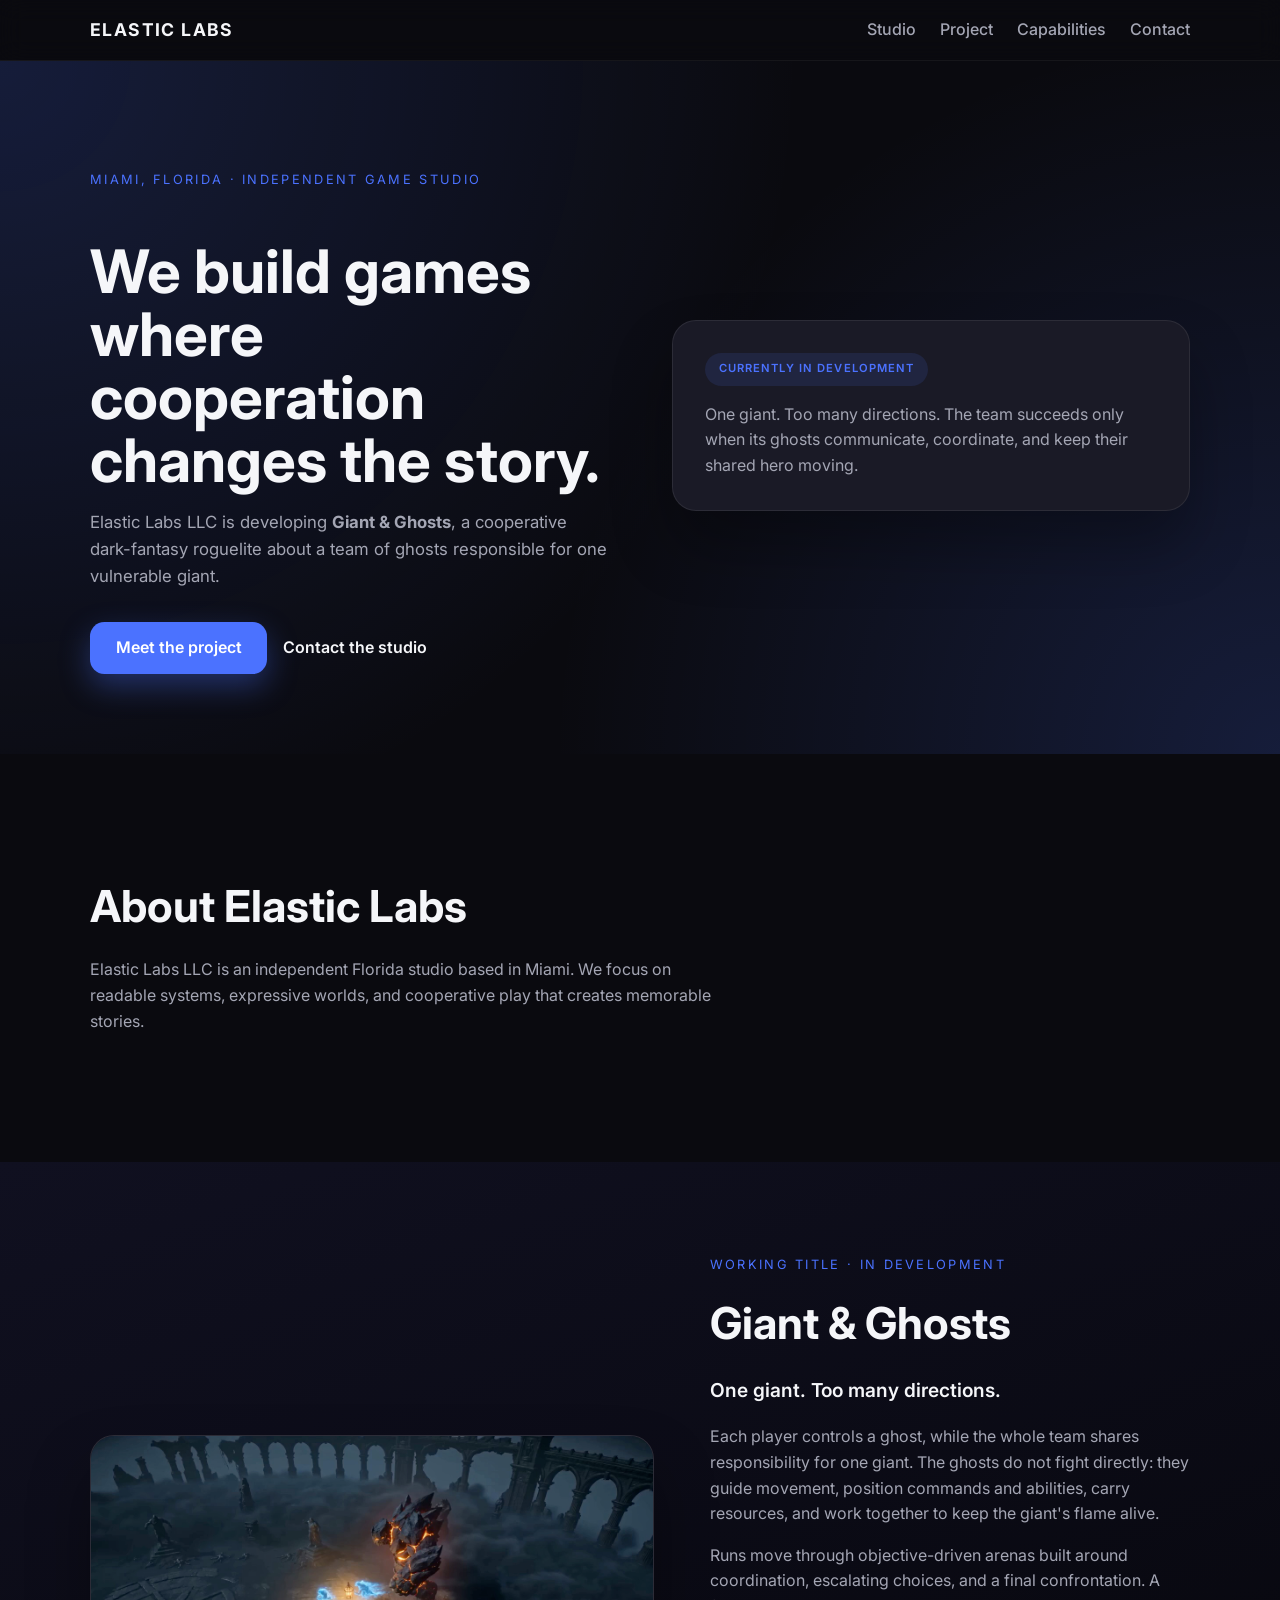
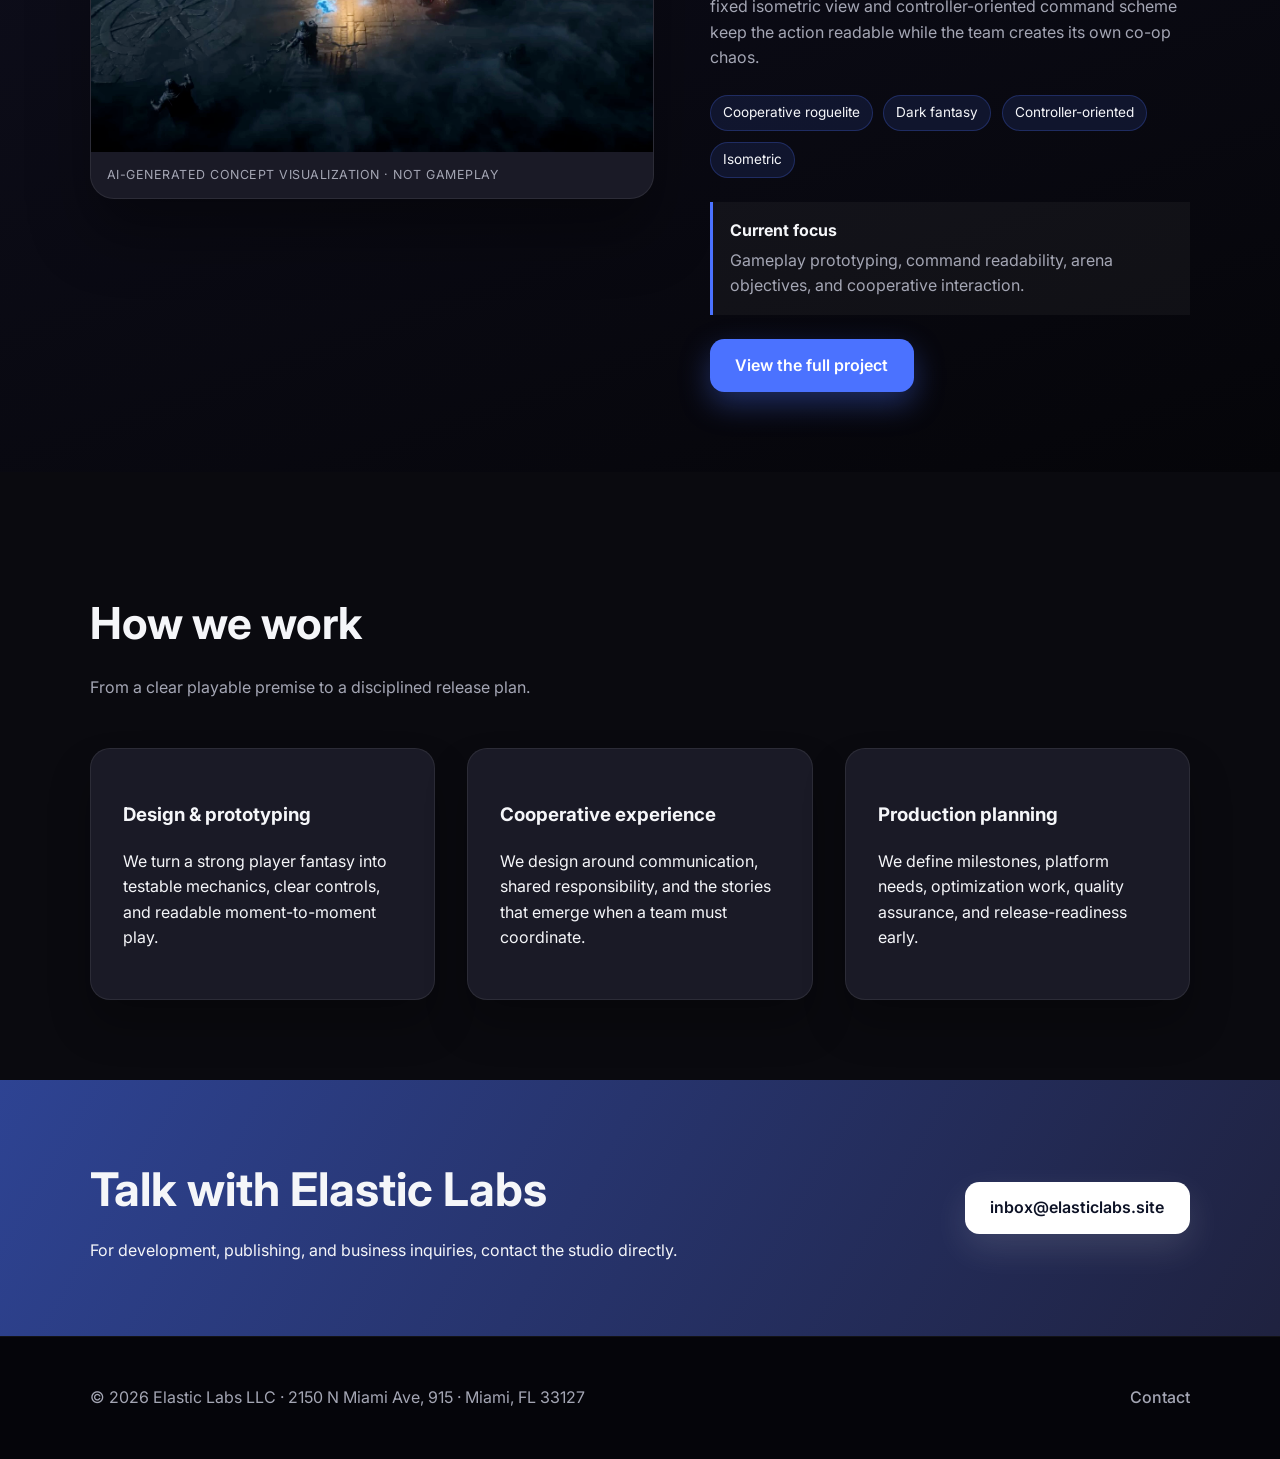
==== commit 11b4fdd6: "Add dedicated Giant and Ghosts project page" ====
--- a/index.html
+++ b/index.html
@@ -23,7 +23,7 @@
         </button>
         <ul class="nav__menu" id="nav-menu">
           <li><a href="#studio">Studio</a></li>
-          <li><a href="#project">Project</a></li>
+          <li><a href="/games/giant-and-ghosts/">Project</a></li>
           <li><a href="#capabilities">Capabilities</a></li>
           <li><a href="#contact">Contact</a></li>
         </ul>
@@ -42,7 +42,7 @@
             dark-fantasy roguelite about a team of ghosts responsible for one vulnerable giant.
           </p>
           <div class="hero__actions">
-            <a class="button" href="#project">Meet the project</a>
+            <a class="button" href="/games/giant-and-ghosts/">Meet the project</a>
             <a class="link" href="#contact">Contact the studio</a>
           </div>
         </div>
@@ -86,7 +86,7 @@
             and a final confrontation. A fixed isometric view and controller-oriented command scheme
             keep the action readable while the team creates its own co-op chaos.
           </p>
-          <ul class="project__tags" aria-label="Project attributes">
+          <ul class="project__tags" role="list" aria-label="Project attributes">
             <li>Cooperative roguelite</li>
             <li>Dark fantasy</li>
             <li>Controller-oriented</li>
@@ -95,6 +95,9 @@
           <div class="project__status">
             <strong>Current focus</strong>
             <span>Gameplay prototyping, command readability, arena objectives, and cooperative interaction.</span>
+          </div>
+          <div class="project__actions">
+            <a class="button" href="/games/giant-and-ghosts/">View the full project</a>
           </div>
         </div>
       </div>
--- a/styles.css
+++ b/styles.css
@@ -30,9 +30,32 @@
   color: inherit;
 }
 
+.skip-link {
+  position: fixed;
+  top: 0.75rem;
+  left: 0.75rem;
+  z-index: 1100;
+  padding: 0.7rem 1rem;
+  border-radius: 0.65rem;
+  background: #fff;
+  color: #0a0a0f;
+  font-weight: 700;
+  text-decoration: none;
+  transform: translateY(-160%);
+  transition: transform 0.2s ease;
+}
+
+.skip-link:focus {
+  transform: translateY(0);
+}
+
 img {
   max-width: 100%;
   display: block;
+}
+
+[id] {
+  scroll-margin-top: 6rem;
 }
 
 .container {
@@ -313,6 +336,10 @@
   color: var(--color-muted);
 }
 
+.project__actions {
+  margin-top: 1.5rem;
+}
+
 .section h2 {
   font-size: clamp(2rem, 4vw, 2.75rem);
   margin-bottom: 1rem;
@@ -470,6 +497,431 @@
   width: 1px;
 }
 
+/* Giant & Ghosts project page */
+.game-page {
+  background:
+    radial-gradient(circle at 12% 12%, rgba(75, 114, 255, 0.12), transparent 24rem),
+    var(--color-background);
+}
+
+.game-page h1,
+.game-page h2,
+.game-page h3,
+.game-page p {
+  text-wrap: pretty;
+}
+
+.nav__menu a[aria-current='page'] {
+  color: var(--color-text);
+}
+
+.game-hero {
+  padding: 4.5rem 0 5.5rem;
+  overflow: hidden;
+  background:
+    radial-gradient(circle at 78% 18%, rgba(75, 114, 255, 0.22), transparent 28rem),
+    linear-gradient(180deg, rgba(18, 18, 30, 0.85), rgba(10, 10, 15, 0));
+}
+
+.game-hero__grid {
+  display: grid;
+  grid-template-columns: minmax(0, 0.9fr) minmax(0, 1.1fr);
+  gap: clamp(2.5rem, 6vw, 5.5rem);
+  align-items: center;
+}
+
+.game-hero__copy h1 {
+  max-width: 10ch;
+  margin: 0.35rem 0 0.65rem;
+  font-size: clamp(3.25rem, 8vw, 6.4rem);
+  line-height: 0.92;
+  letter-spacing: -0.055em;
+}
+
+.game-hero__tagline {
+  margin: 0 0 1.25rem;
+  color: var(--color-text);
+  font-size: clamp(1.25rem, 2.5vw, 1.65rem);
+  font-weight: 600;
+}
+
+.game-hero__actions {
+  display: flex;
+  gap: 1.25rem;
+  align-items: center;
+  flex-wrap: wrap;
+  margin-top: 2rem;
+}
+
+.game-hero__media {
+  position: relative;
+  margin: 0;
+  overflow: hidden;
+  border: 1px solid var(--color-card-border);
+  border-radius: 1.6rem;
+  background: var(--color-card);
+  box-shadow: 0 38px 90px rgba(0, 0, 0, 0.48);
+}
+
+.game-hero__media::after {
+  position: absolute;
+  inset: 0;
+  border: 1px solid rgba(255, 255, 255, 0.08);
+  border-radius: inherit;
+  content: '';
+  pointer-events: none;
+}
+
+.game-hero__media img {
+  width: 100%;
+  aspect-ratio: 16 / 9;
+  object-fit: cover;
+}
+
+.game-hero__media figcaption {
+  display: grid;
+  gap: 0.18rem;
+  padding: 0.85rem 1rem 1rem;
+  color: var(--color-muted);
+  font-size: 0.76rem;
+  letter-spacing: 0.03em;
+  text-transform: uppercase;
+}
+
+.game-hero__media figcaption strong {
+  color: var(--color-text);
+}
+
+.section__lead--wide {
+  max-width: 760px;
+  margin-bottom: 1.25rem;
+}
+
+.body-muted {
+  color: var(--color-muted);
+}
+
+.content-split {
+  display: grid;
+  grid-template-columns: minmax(0, 1.15fr) minmax(280px, 0.85fr);
+  gap: clamp(3rem, 7vw, 6rem);
+  align-items: center;
+}
+
+.content-split--top {
+  align-items: start;
+}
+
+.fact-panel,
+.evaluation-card {
+  padding: clamp(1.5rem, 4vw, 2.25rem);
+  border: 1px solid var(--color-card-border);
+  border-radius: 1.35rem;
+  background: rgba(26, 26, 38, 0.84);
+  box-shadow: 0 26px 54px rgba(0, 0, 0, 0.24);
+}
+
+.fact-panel h3,
+.evaluation-card h3 {
+  margin-top: 0;
+}
+
+.fact-list {
+  margin: 0;
+}
+
+.fact-list > div {
+  display: grid;
+  grid-template-columns: minmax(7rem, 0.55fr) minmax(0, 1fr);
+  gap: 1rem;
+  padding: 0.9rem 0;
+  border-top: 1px solid rgba(255, 255, 255, 0.07);
+}
+
+.fact-list dt {
+  color: var(--color-muted);
+}
+
+.fact-list dd {
+  margin: 0;
+  font-weight: 600;
+}
+
+.feature-grid {
+  display: grid;
+  grid-template-columns: repeat(12, 1fr);
+  gap: 1.2rem;
+  margin-top: 2.5rem;
+}
+
+.feature-card {
+  grid-column: span 4;
+  min-height: 14rem;
+  padding: 1.65rem;
+  border: 1px solid var(--color-card-border);
+  border-radius: 1.2rem;
+  background: linear-gradient(150deg, rgba(30, 31, 48, 0.96), rgba(16, 16, 27, 0.94));
+}
+
+.feature-card:nth-child(4),
+.feature-card:nth-child(5) {
+  grid-column: span 6;
+  min-height: 12rem;
+}
+
+.feature-card__number {
+  display: inline-grid;
+  place-items: center;
+  width: 2.4rem;
+  height: 2.4rem;
+  margin-bottom: 1.35rem;
+  border: 1px solid rgba(75, 114, 255, 0.32);
+  border-radius: 999px;
+  background: var(--color-accent-soft);
+  color: var(--color-accent);
+  font-size: 0.75rem;
+  font-weight: 700;
+}
+
+.feature-card h3 {
+  margin: 0 0 0.65rem;
+}
+
+.feature-card p {
+  margin-bottom: 0;
+  color: var(--color-muted);
+}
+
+.section-heading-row {
+  display: flex;
+  justify-content: space-between;
+  gap: 2rem;
+  align-items: end;
+}
+
+.section-heading-row__copy {
+  max-width: 430px;
+}
+
+.loop-strip {
+  display: grid;
+  grid-template-columns: repeat(6, 1fr);
+  gap: 0;
+  padding: 0;
+  margin: 3rem 0;
+  list-style: none;
+  counter-reset: loop;
+}
+
+.loop-strip li {
+  position: relative;
+  padding: 1.05rem 0.75rem;
+  border-top: 1px solid rgba(75, 114, 255, 0.42);
+  border-bottom: 1px solid rgba(75, 114, 255, 0.2);
+  color: var(--color-text);
+  font-size: 0.82rem;
+  font-weight: 700;
+  letter-spacing: 0.09em;
+  text-align: center;
+  text-transform: uppercase;
+}
+
+.loop-strip li + li::before {
+  position: absolute;
+  top: 50%;
+  left: -0.35rem;
+  color: var(--color-accent);
+  content: '→';
+  transform: translateY(-50%);
+}
+
+.objective-grid {
+  display: grid;
+  grid-template-columns: repeat(5, minmax(0, 1fr));
+  gap: 1rem;
+}
+
+.objective-grid article {
+  padding: 1.25rem;
+  border-left: 2px solid rgba(75, 114, 255, 0.68);
+  background: rgba(255, 255, 255, 0.035);
+}
+
+.objective-grid h3 {
+  margin: 0 0 0.55rem;
+  font-size: 1rem;
+}
+
+.objective-grid p {
+  margin: 0;
+  color: var(--color-muted);
+  font-size: 0.9rem;
+}
+
+.section--platform {
+  background:
+    radial-gradient(circle at 15% 40%, rgba(75, 114, 255, 0.18), transparent 24rem),
+    linear-gradient(135deg, #111326, #09090f 70%);
+}
+
+.platform-layout {
+  display: grid;
+  grid-template-columns: minmax(0, 1fr) minmax(310px, 0.72fr);
+  gap: clamp(3rem, 8vw, 7rem);
+  align-items: center;
+}
+
+.platform-list {
+  overflow: hidden;
+  border: 1px solid var(--color-card-border);
+  border-radius: 1.3rem;
+  background: rgba(10, 10, 15, 0.62);
+}
+
+.platform-list > div {
+  display: flex;
+  justify-content: space-between;
+  gap: 1rem;
+  padding: 1.15rem 1.25rem;
+  border-bottom: 1px solid rgba(255, 255, 255, 0.07);
+}
+
+.platform-list > div:last-child {
+  border-bottom: 0;
+}
+
+.platform-list span {
+  color: var(--color-muted);
+  font-size: 0.82rem;
+  text-align: right;
+}
+
+.check-list {
+  display: grid;
+  gap: 0.85rem;
+  padding: 0;
+  margin: 1.35rem 0 0;
+  list-style: none;
+}
+
+.check-list li {
+  position: relative;
+  padding-left: 1.55rem;
+  color: var(--color-muted);
+}
+
+.check-list li::before {
+  position: absolute;
+  top: 0.65em;
+  left: 0;
+  width: 0.55rem;
+  height: 0.55rem;
+  border-radius: 999px;
+  background: var(--color-accent);
+  box-shadow: 0 0 0 4px var(--color-accent-soft);
+  content: '';
+  transform: translateY(-50%);
+}
+
+.team-grid {
+  display: grid;
+  grid-template-columns: repeat(2, minmax(0, 1fr));
+  gap: 1.25rem;
+}
+
+.team-card {
+  padding: 1.6rem;
+  border: 1px solid var(--color-card-border);
+  border-radius: 1.2rem;
+  background: var(--color-card);
+}
+
+.team-card h3 {
+  margin: 0;
+}
+
+.team-card__role {
+  margin: 0.15rem 0 0.9rem;
+  color: var(--color-accent);
+  font-size: 0.82rem;
+  font-weight: 700;
+  letter-spacing: 0.05em;
+  text-transform: uppercase;
+}
+
+.team-card > p:last-of-type {
+  color: var(--color-muted);
+}
+
+.team-card__link {
+  display: inline-block;
+  margin-top: 0.35rem;
+  color: var(--color-text);
+  font-weight: 600;
+  text-underline-offset: 0.2rem;
+}
+
+.section--status {
+  border-top: 1px solid rgba(255, 255, 255, 0.05);
+  background: #08080d;
+}
+
+.status-layout {
+  display: grid;
+  gap: 2.2rem;
+}
+
+.status-grid {
+  display: grid;
+  grid-template-columns: repeat(2, minmax(0, 1fr));
+  gap: 1.2rem;
+}
+
+.status-grid article,
+.media-disclosure {
+  padding: 1.5rem;
+  border: 1px solid var(--color-card-border);
+  border-radius: 1.1rem;
+  background: rgba(255, 255, 255, 0.035);
+}
+
+.status-grid h3,
+.status-grid p,
+.media-disclosure p {
+  margin-top: 0;
+}
+
+.status-grid p,
+.media-disclosure p {
+  margin-bottom: 0;
+  color: var(--color-muted);
+}
+
+.media-disclosure {
+  border-left: 3px solid var(--color-accent);
+}
+
+.media-disclosure strong {
+  display: block;
+  margin-bottom: 0.45rem;
+}
+
+.eyebrow--light {
+  color: rgba(255, 255, 255, 0.76);
+}
+
+.footer__content--project {
+  display: grid;
+  grid-template-columns: auto minmax(280px, 1fr) auto;
+}
+
+.footer__disclaimer {
+  max-width: 680px;
+  margin: 0;
+  font-size: 0.76rem;
+  line-height: 1.5;
+}
+
 @media (max-width: 900px) {
   .hero__content {
     grid-template-columns: 1fr;
@@ -482,6 +934,34 @@
 
   .hero__card {
     order: -1;
+  }
+
+  .game-hero__grid,
+  .content-split,
+  .platform-layout {
+    grid-template-columns: 1fr;
+  }
+
+  .game-hero__media {
+    order: -1;
+  }
+
+  .game-hero__copy h1 {
+    max-width: none;
+  }
+
+  .feature-card,
+  .feature-card:nth-child(4),
+  .feature-card:nth-child(5) {
+    grid-column: span 6;
+  }
+
+  .objective-grid {
+    grid-template-columns: repeat(2, minmax(0, 1fr));
+  }
+
+  .footer__content--project {
+    grid-template-columns: 1fr;
   }
 }
 
@@ -522,6 +1002,27 @@
     flex-direction: column;
     align-items: flex-start;
   }
+
+  .game-hero {
+    padding-top: 3rem;
+  }
+
+  .section-heading-row {
+    display: block;
+  }
+
+  .loop-strip {
+    grid-template-columns: repeat(3, 1fr);
+  }
+
+  .loop-strip li:nth-child(4)::before {
+    content: '';
+  }
+
+  .team-grid,
+  .status-grid {
+    grid-template-columns: 1fr;
+  }
 }
 
 @media (max-width: 600px) {
@@ -544,4 +1045,41 @@
     flex-direction: column;
     align-items: flex-start;
   }
-}
+
+  .game-hero__copy h1 {
+    font-size: clamp(3rem, 17vw, 4.6rem);
+  }
+
+  .feature-grid {
+    display: grid;
+    grid-template-columns: 1fr;
+  }
+
+  .feature-card,
+  .feature-card:nth-child(4),
+  .feature-card:nth-child(5) {
+    grid-column: auto;
+    min-height: 0;
+  }
+
+  .loop-strip {
+    grid-template-columns: repeat(2, 1fr);
+  }
+
+  .loop-strip li:nth-child(3)::before,
+  .loop-strip li:nth-child(5)::before {
+    content: '';
+  }
+
+  .objective-grid {
+    grid-template-columns: 1fr;
+  }
+
+  .platform-list > div {
+    display: grid;
+  }
+
+  .platform-list span {
+    text-align: left;
+  }
+}
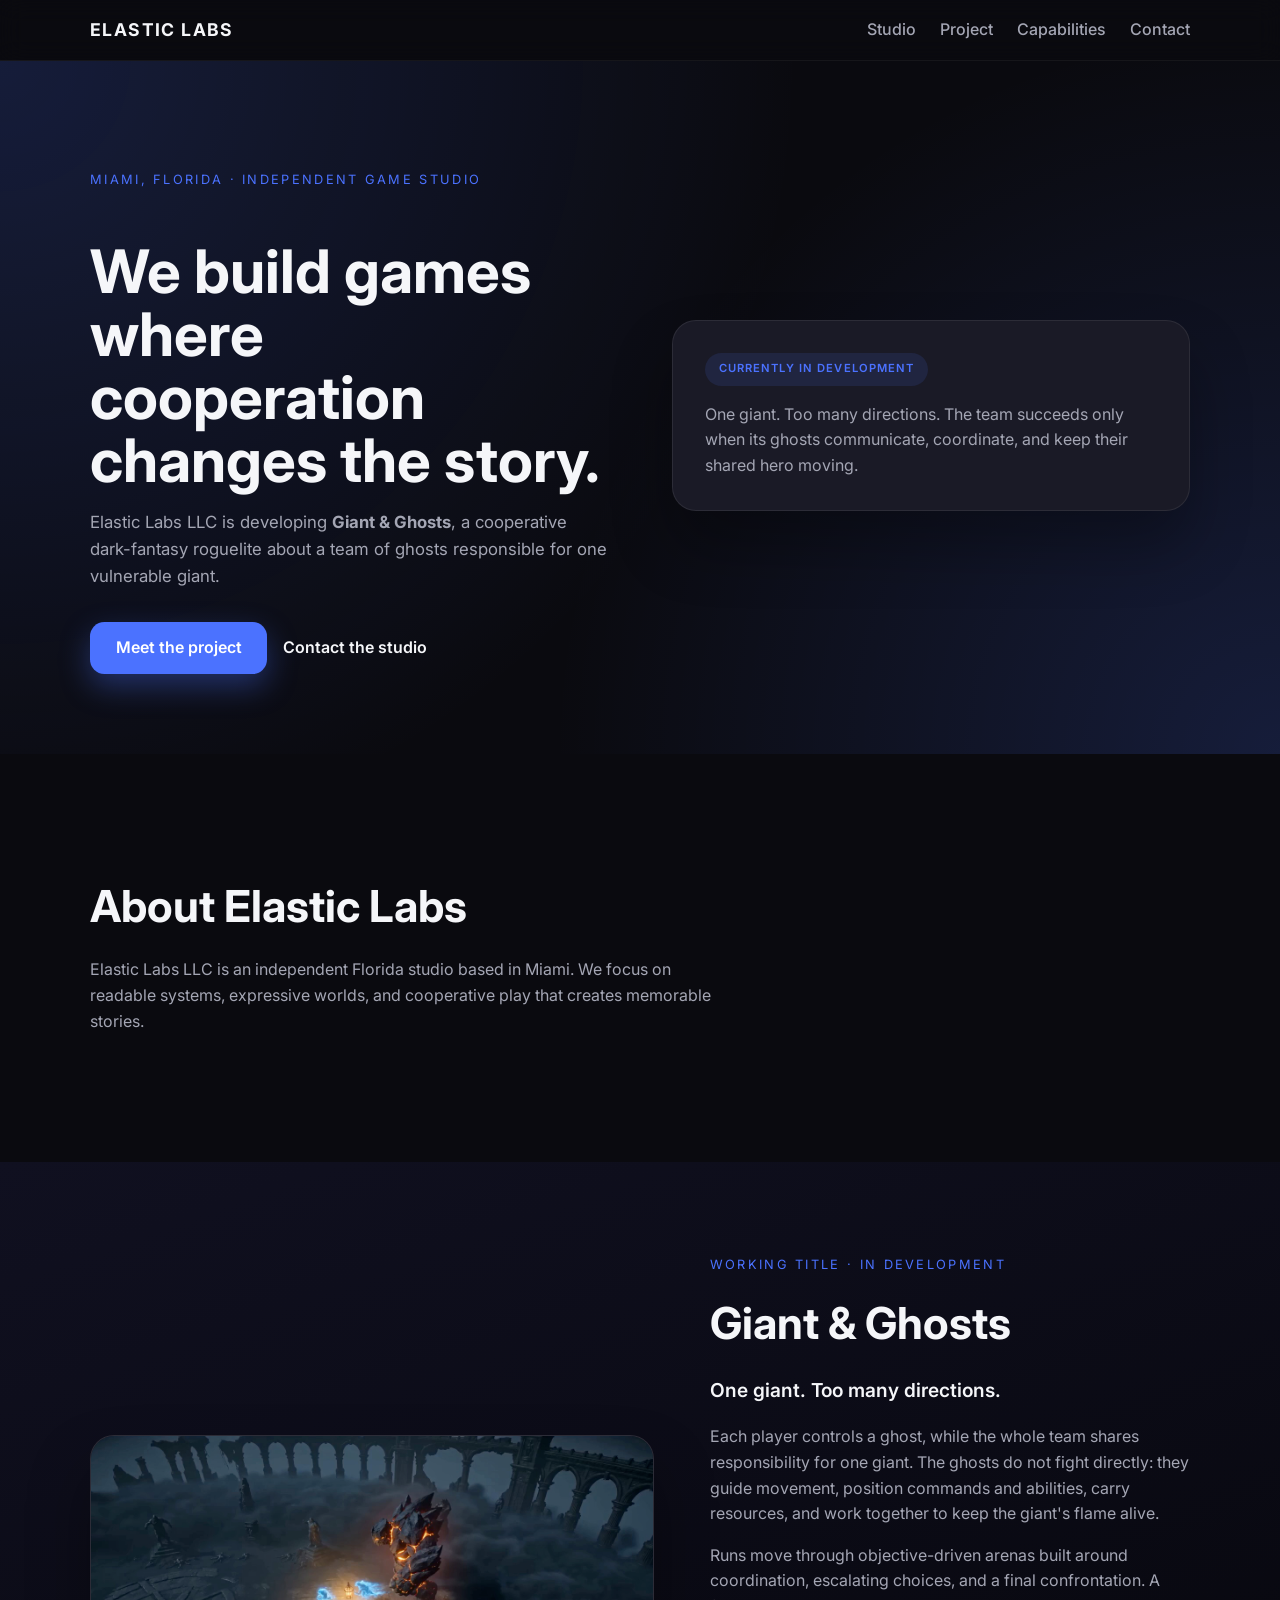
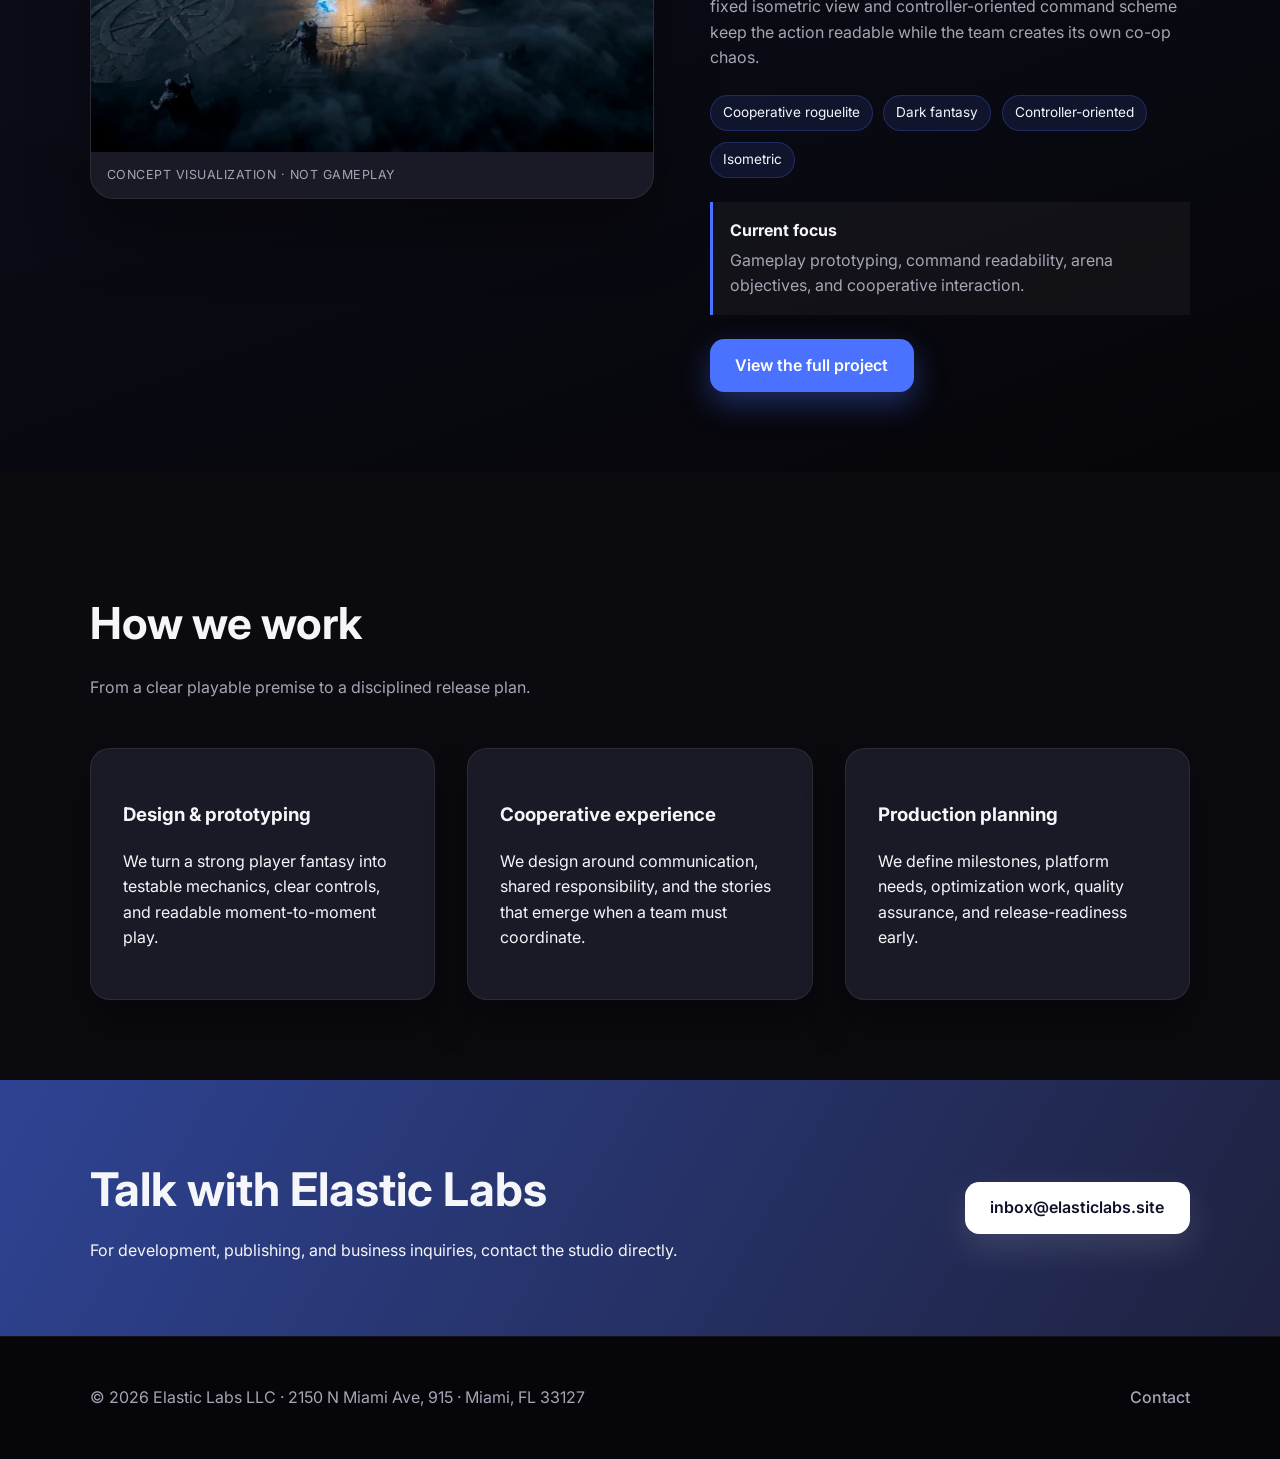
==== commit fca9ffb7: "Remove AI-generated wording from project pages" ====
--- a/index.html
+++ b/index.html
@@ -70,7 +70,7 @@
       <div class="container project">
         <figure class="project__media">
           <img src="assets/giant-and-ghosts-concept.jpg" alt="Concept visualization of a stone giant and blue ghosts gathering around a lantern in a ruined arena" />
-          <figcaption>AI-generated concept visualization · Not gameplay</figcaption>
+          <figcaption>Concept visualization · Not gameplay</figcaption>
         </figure>
         <div class="project__copy">
           <p class="eyebrow">Working title · In development</p>
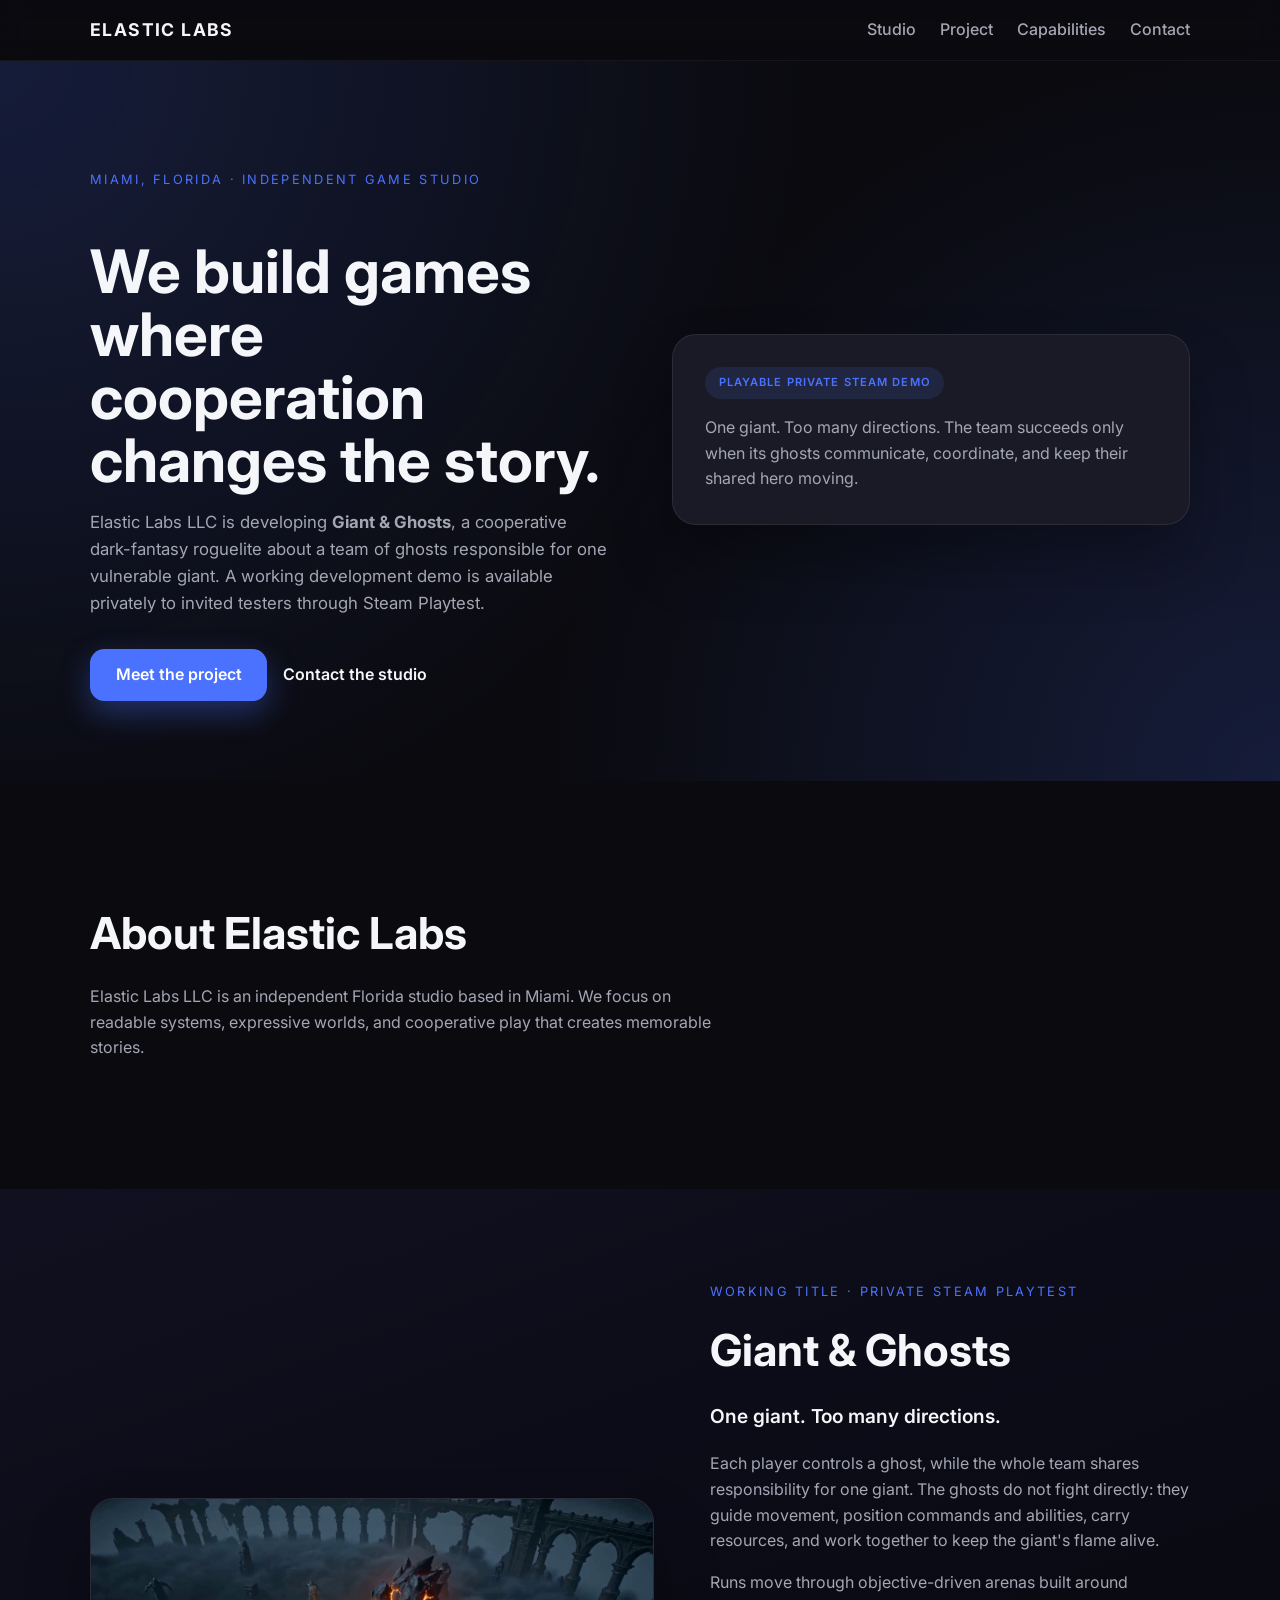
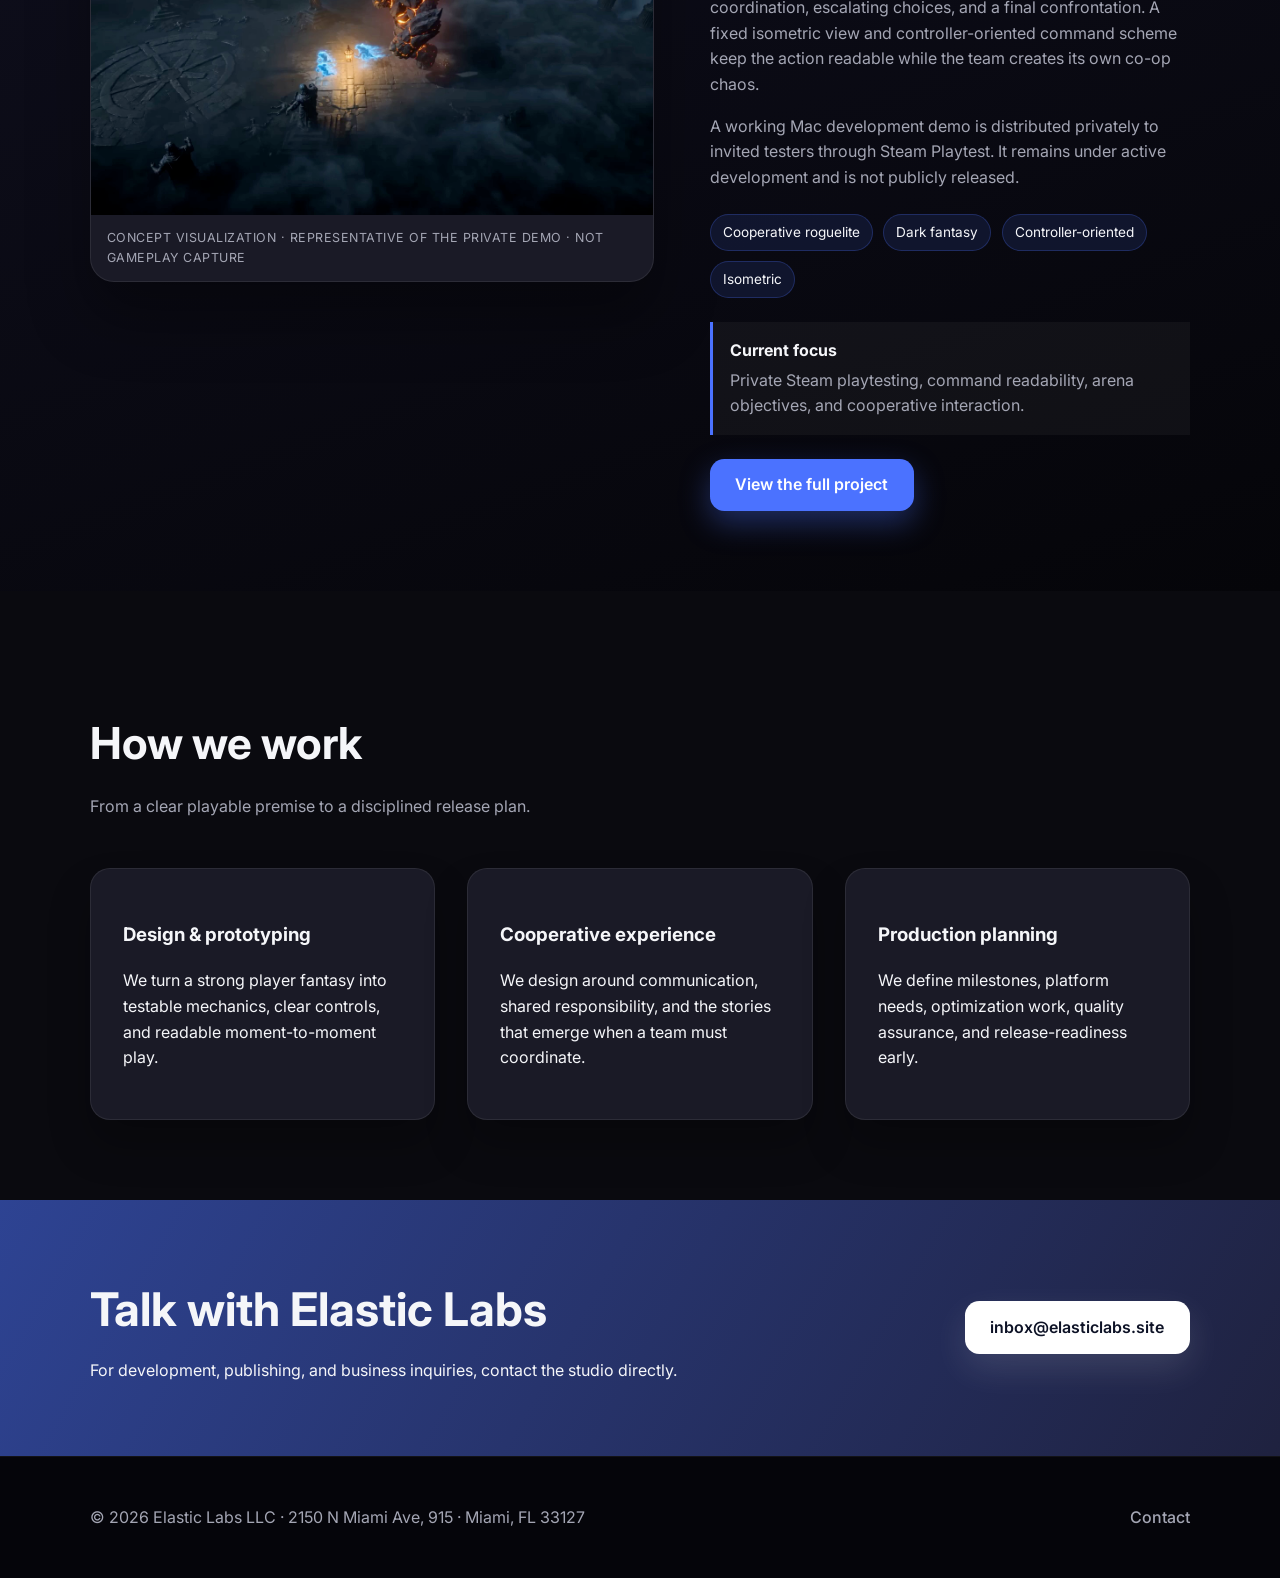
==== commit be44c140: "Publish private Steam demo status" ====
--- a/index.html
+++ b/index.html
@@ -4,7 +4,7 @@
   <meta charset="UTF-8" />
   <meta name="viewport" content="width=device-width, initial-scale=1.0" />
   <title>Elastic Labs | Independent Game Studio</title>
-  <meta name="description" content="Elastic Labs is a Florida-based independent game studio developing Giant &amp; Ghosts, a cooperative dark-fantasy roguelite." />
+  <meta name="description" content="Elastic Labs is a Florida-based independent game studio developing Giant &amp; Ghosts, a cooperative dark-fantasy roguelite with a working private Steam Playtest demo." />
   <link rel="preconnect" href="https://fonts.googleapis.com" />
   <link rel="preconnect" href="https://fonts.gstatic.com" crossorigin />
   <link href="https://fonts.googleapis.com/css2?family=Inter:wght@400;500;600;700&amp;display=swap" rel="stylesheet" />
@@ -40,6 +40,7 @@
           <p class="lead">
             Elastic Labs LLC is developing <strong>Giant &amp; Ghosts</strong>, a cooperative
             dark-fantasy roguelite about a team of ghosts responsible for one vulnerable giant.
+            A working development demo is available privately to invited testers through Steam Playtest.
           </p>
           <div class="hero__actions">
             <a class="button" href="/games/giant-and-ghosts/">Meet the project</a>
@@ -47,7 +48,7 @@
           </div>
         </div>
         <div class="hero__card" role="presentation">
-          <div class="hero__badge">Currently in development</div>
+          <div class="hero__badge">Playable private Steam demo</div>
           <p class="hero__quote">
             One giant. Too many directions. The team succeeds only when its ghosts communicate,
             coordinate, and keep their shared hero moving.
@@ -70,10 +71,10 @@
       <div class="container project">
         <figure class="project__media">
           <img src="assets/giant-and-ghosts-concept.jpg" alt="Concept visualization of a stone giant and blue ghosts gathering around a lantern in a ruined arena" />
-          <figcaption>Concept visualization · Not gameplay</figcaption>
+          <figcaption>Concept visualization · Representative of the private demo · Not gameplay capture</figcaption>
         </figure>
         <div class="project__copy">
-          <p class="eyebrow">Working title · In development</p>
+          <p class="eyebrow">Working title · Private Steam Playtest</p>
           <h2>Giant &amp; Ghosts</h2>
           <p class="project__tagline">One giant. Too many directions.</p>
           <p>
@@ -86,6 +87,10 @@
             and a final confrontation. A fixed isometric view and controller-oriented command scheme
             keep the action readable while the team creates its own co-op chaos.
           </p>
+          <p>
+            A working Mac development demo is distributed privately to invited testers through Steam
+            Playtest. It remains under active development and is not publicly released.
+          </p>
           <ul class="project__tags" role="list" aria-label="Project attributes">
             <li>Cooperative roguelite</li>
             <li>Dark fantasy</li>
@@ -94,7 +99,7 @@
           </ul>
           <div class="project__status">
             <strong>Current focus</strong>
-            <span>Gameplay prototyping, command readability, arena objectives, and cooperative interaction.</span>
+            <span>Private Steam playtesting, command readability, arena objectives, and cooperative interaction.</span>
           </div>
           <div class="project__actions">
             <a class="button" href="/games/giant-and-ghosts/">View the full project</a>
